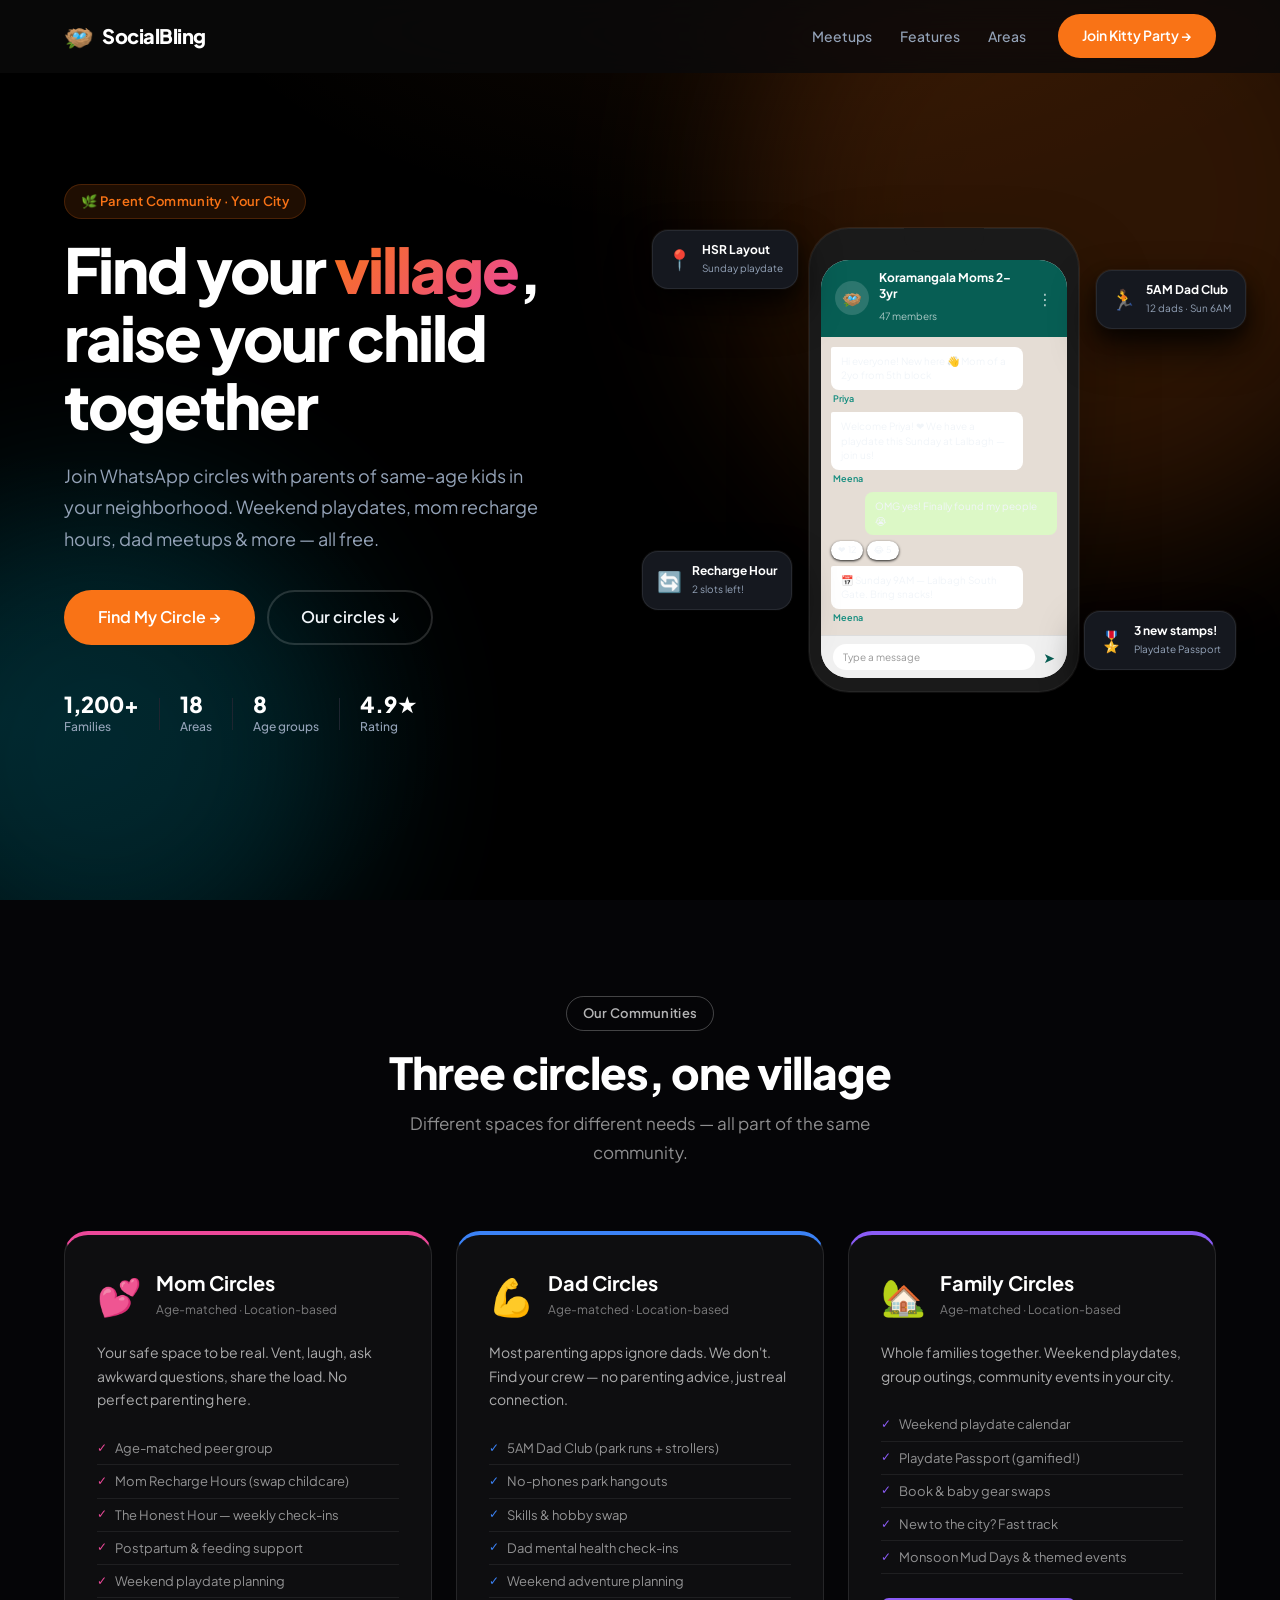
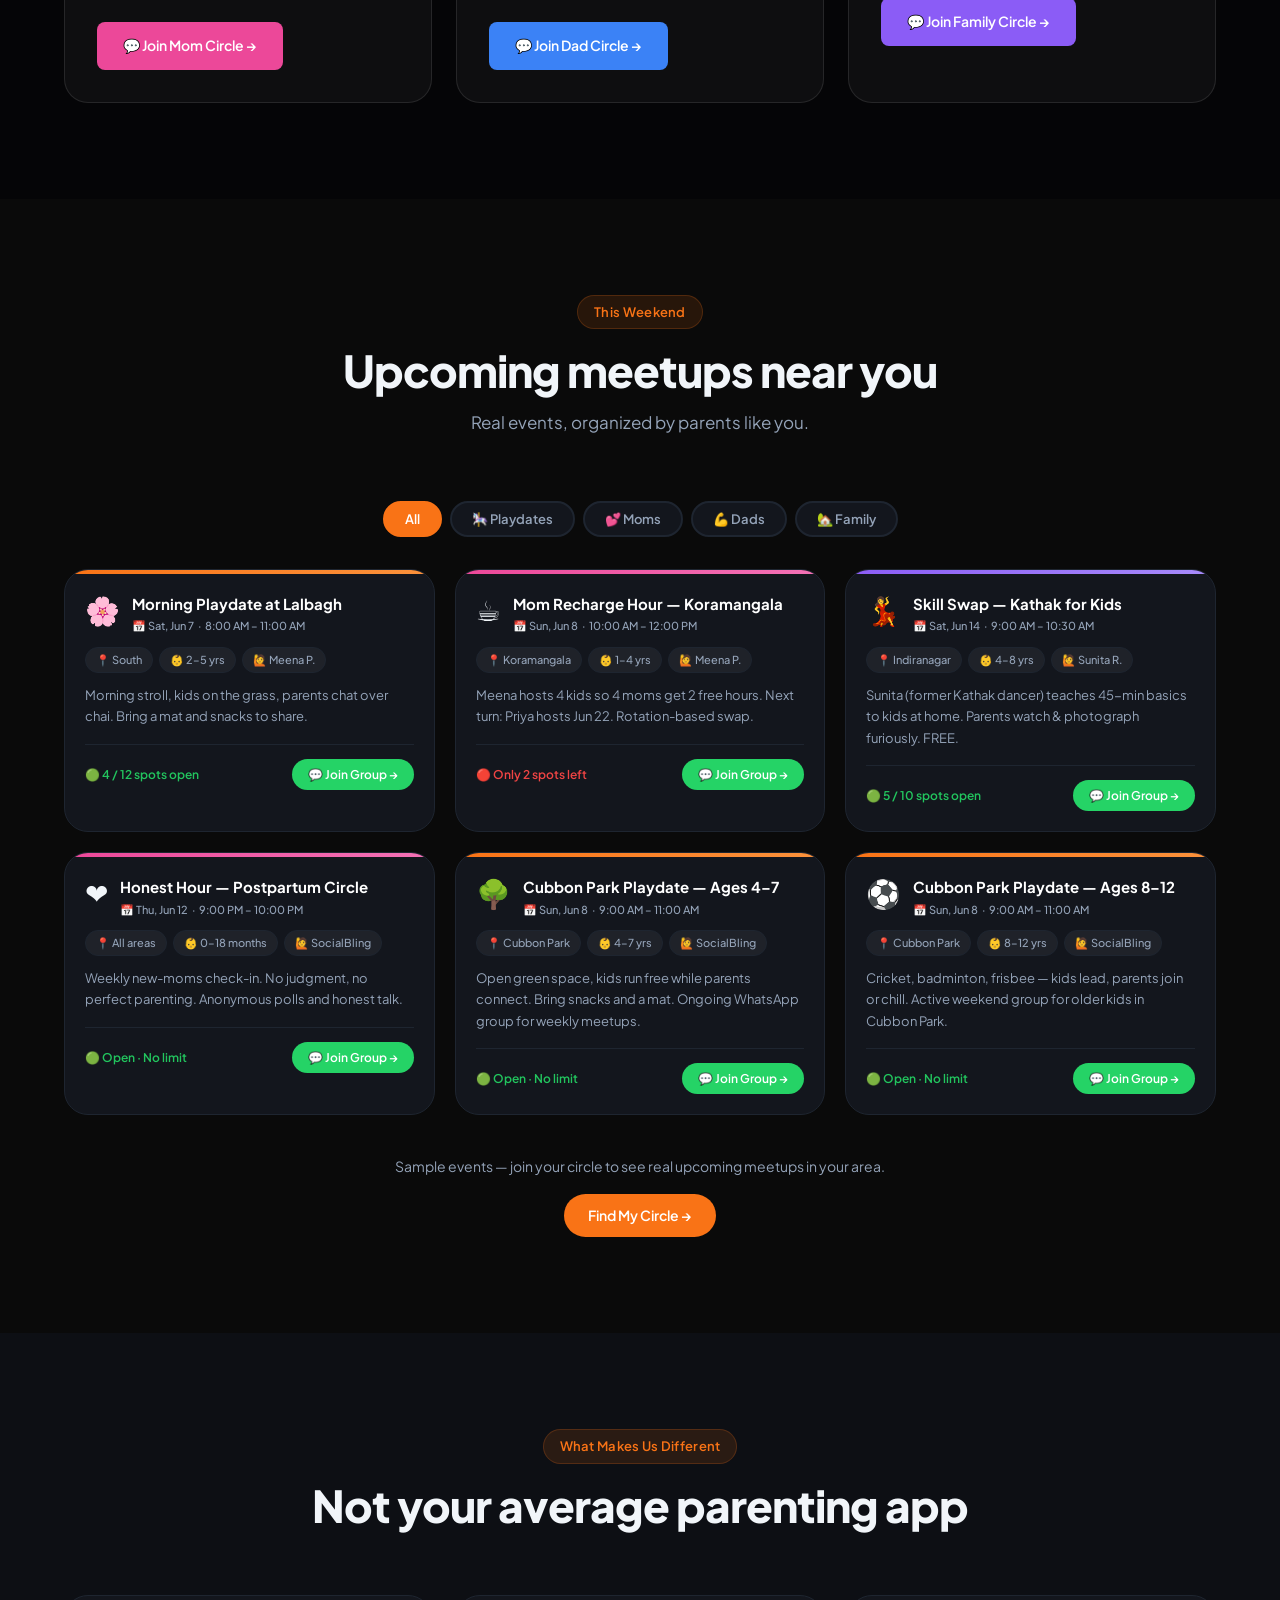
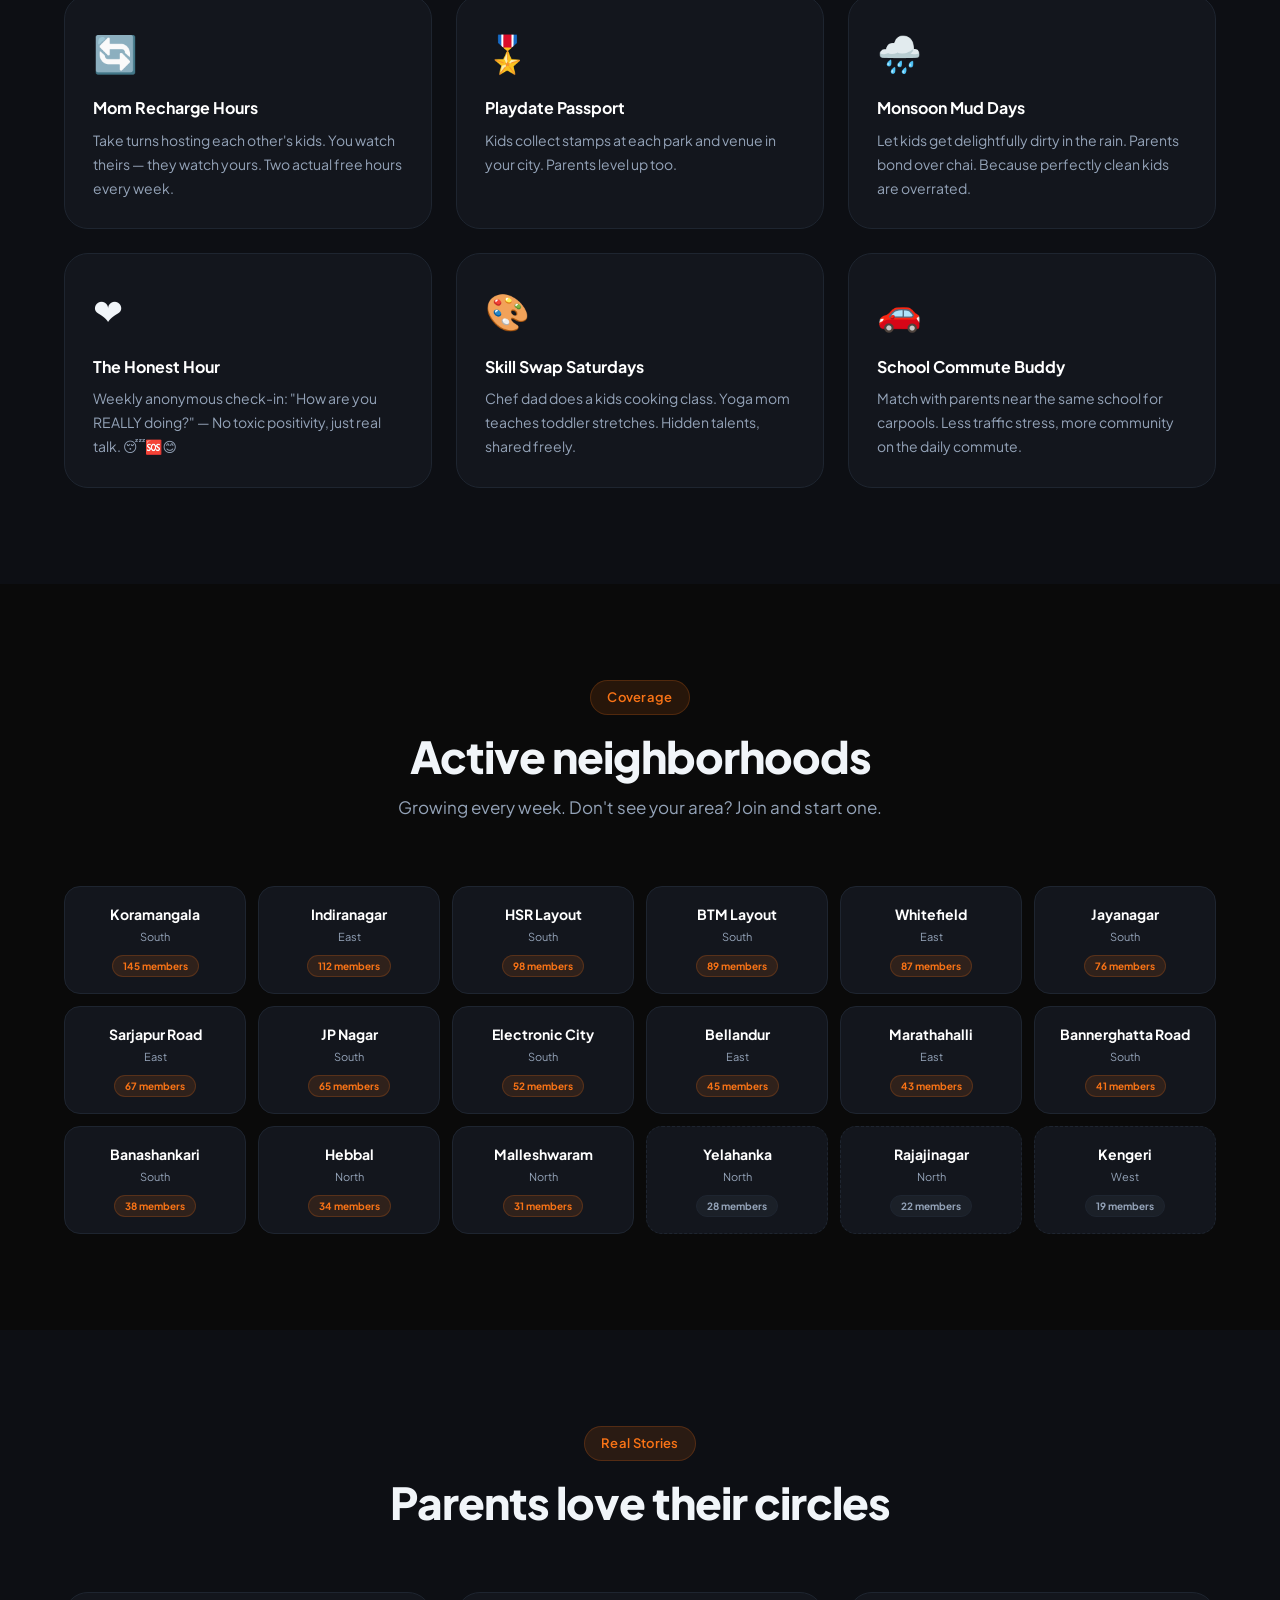
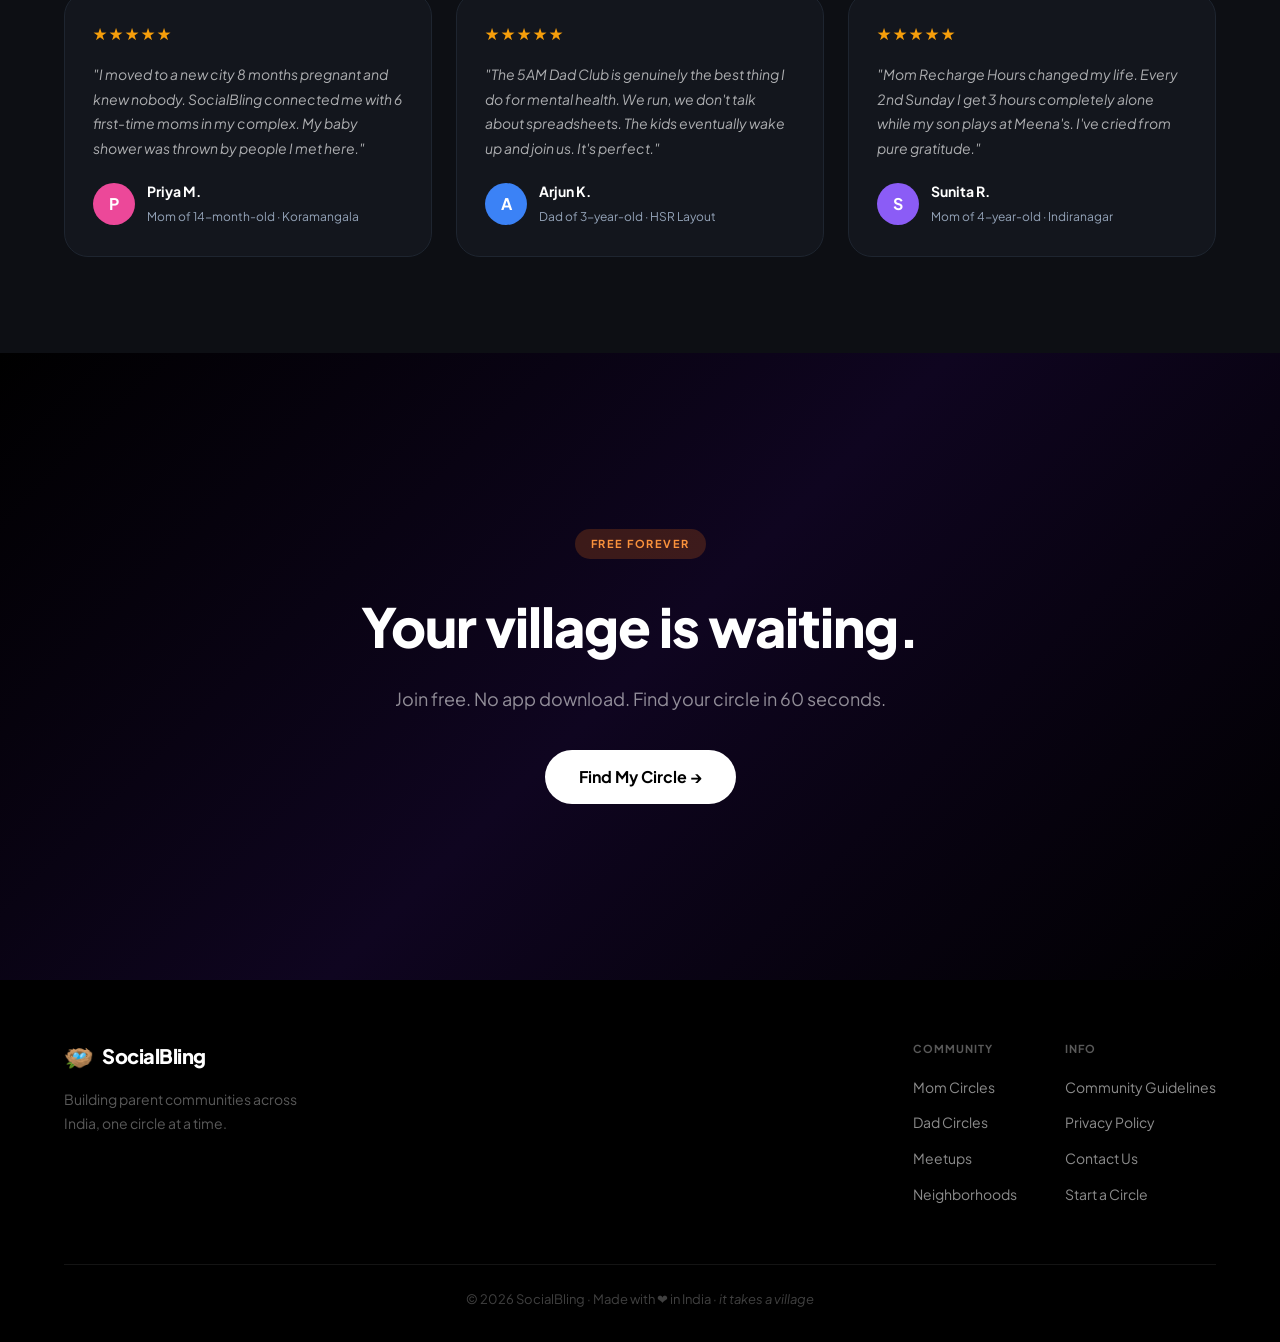
==== index.html @ 62695140 "Initial commit: SocialBling app (HTML, CSS, JS) 🌀 Magic applied with [Wibey VS Code Extension](https" ====
<!DOCTYPE html>
<html lang="en">
<head>
  <meta charset="UTF-8">
  <meta name="viewport" content="width=device-width, initial-scale=1.0">
  <title>SocialBling — Your Parent Village, Anywhere in India</title>
  <meta name="description" content="Join WhatsApp circles with parents of same-age kids near you. Weekend playdates, mom circles, dad groups & more — in your city.">
  <meta name="theme-color" content="#F97316">
  <link rel="preconnect" href="https://fonts.googleapis.com">
  <link rel="preconnect" href="https://fonts.gstatic.com" crossorigin>
  <link href="https://fonts.googleapis.com/css2?family=Plus+Jakarta+Sans:ital,wght@0,400;0,500;0,600;0,700;0,800;1,400&display=swap" rel="stylesheet">
  <link rel="stylesheet" href="style.css">
</head>
<body>

  <!-- ============ NAV ============ -->
  <nav class="nav" id="mainNav">
    <div class="container">
      <div class="nav-inner">
        <a href="#" class="logo">
          <span class="logo-mark">🪺</span>
          <span class="logo-name">SocialBling</span>
        </a>
        <ul class="nav-links" id="navLinks">
          <li><a href="#meetups">Meetups</a></li>
          <li><a href="#features">Features</a></li>
          <li><a href="#neighborhoods">Areas</a></li>
        </ul>
        <div class="nav-actions">
          <button class="btn btn-primary" onclick="openModal()">Join Kitty Party →</button>
          <button class="hamburger" id="hamburger" onclick="toggleNav()" aria-label="Menu">
            <span></span><span></span><span></span>
          </button>
        </div>
      </div>
    </div>
  </nav>

  <!-- ============ HERO ============ -->
  <section class="hero" id="hero">
    <div class="hero-blob hero-blob-1"></div>
    <div class="hero-blob hero-blob-2"></div>
    <div class="container">
      <div class="hero-inner">
        <div class="hero-content">
          <div class="badge">🌿 Parent Community · Your City</div>
          <h1>Find your <em>village</em>,<br>raise your child together</h1>
          <p class="hero-sub">Join WhatsApp circles with parents of same-age kids in your neighborhood. Weekend playdates, mom recharge hours, dad meetups &amp; more — all free.</p>
          <div class="hero-btns">
            <button class="btn btn-primary btn-lg" onclick="openModal()">Find My Circle →</button>
            <a href="#circles" class="btn btn-ghost btn-lg">Our circles ↓</a>
          </div>
          <div class="hero-stats">
            <div class="stat"><b>1,200+</b><span>Families</span></div>
            <div class="stat-sep"></div>
            <div class="stat"><b>18</b><span>Areas</span></div>
            <div class="stat-sep"></div>
            <div class="stat"><b>8</b><span>Age groups</span></div>
            <div class="stat-sep"></div>
            <div class="stat"><b>4.9★</b><span>Rating</span></div>
          </div>
        </div>
        <div class="hero-visual">
          <div class="phone-mockup">
            <div class="phone-notch"></div>
            <div class="phone-screen">
              <div class="wa-header">
                <div class="wa-avatar">🪺</div>
                <div class="wa-info">
                  <b>Koramangala Moms 2–3yr</b>
                  <span>47 members</span>
                </div>
                <div class="wa-dots">⋮</div>
              </div>
              <div class="wa-messages">
                <div class="wa-msg wa-msg-other">
                  <div class="wa-bubble">Hi everyone! New here 👋 Mom of a 2yo from 5th block</div>
                  <div class="wa-name">Priya</div>
                </div>
                <div class="wa-msg wa-msg-other">
                  <div class="wa-bubble">Welcome Priya! ❤️ We have a playdate this Sunday at Lalbagh — join us!</div>
                  <div class="wa-name">Meena</div>
                </div>
                <div class="wa-msg wa-msg-me">
                  <div class="wa-bubble">OMG yes! Finally found my people 😭</div>
                </div>
                <div class="wa-reactions">
                  <span>❤️ 12</span>
                  <span>😂 5</span>
                </div>
                <div class="wa-msg wa-msg-other">
                  <div class="wa-bubble">📅 Sunday 9AM — Lalbagh South Gate. Bring snacks!</div>
                  <div class="wa-name">Meena</div>
                </div>
              </div>
              <div class="wa-input-bar">
                <span class="wa-input-placeholder">Type a message</span>
                <span class="wa-send">➤</span>
              </div>
            </div>
          </div>
          <div class="float-card fc-1">
            <span>📍</span>
            <div><b>HSR Layout</b><small>Sunday playdate</small></div>
          </div>
          <div class="float-card fc-2">
            <span>🏃</span>
            <div><b>5AM Dad Club</b><small>12 dads · Sun 6AM</small></div>
          </div>
          <div class="float-card fc-3">
            <span>🔄</span>
            <div><b>Recharge Hour</b><small>2 slots left!</small></div>
          </div>
          <div class="float-card fc-4">
            <span>🎖️</span>
            <div><b>3 new stamps!</b><small>Playdate Passport</small></div>
          </div>
        </div>
      </div>
    </div>
  </section>

  <!-- ============ CIRCLES ============ -->
  <section class="section section-dark" id="circles">
    <div class="container">
      <div class="sec-hdr sec-hdr-light">
        <div class="badge badge-outline">Our Communities</div>
        <h2 class="light">Three circles, one village</h2>
        <p class="light">Different spaces for different needs — all part of the same community.</p>
      </div>
      <div class="circles-grid">

        <div class="circle-card reveal" style="--accent-c: var(--mom)">
          <div class="cc-top">
            <span class="cc-emoji">💕</span>
            <div>
              <h3>Mom Circles</h3>
              <small>Age-matched · Location-based</small>
            </div>
          </div>
          <p>Your safe space to be real. Vent, laugh, ask awkward questions, share the load. No perfect parenting here.</p>
          <ul class="cc-list">
            <li>Age-matched peer group</li>
            <li>Mom Recharge Hours (swap childcare)</li>
            <li>The Honest Hour — weekly check-ins</li>
            <li>Postpartum &amp; feeding support</li>
            <li>Weekend playdate planning</li>
          </ul>
          <a class="btn btn-circle btn-mom" href="https://chat.whatsapp.com/E1V1TPo2nZ6H9nJiADyTWJ" target="_blank" rel="noopener noreferrer">💬 Join Mom Circle →</a>
        </div>

        <div class="circle-card reveal" style="--accent-c: var(--dad)">
          <div class="cc-top">
            <span class="cc-emoji">💪</span>
            <div>
              <h3>Dad Circles</h3>
              <small>Age-matched · Location-based</small>
            </div>
          </div>
          <p>Most parenting apps ignore dads. We don't. Find your crew — no parenting advice, just real connection.</p>
          <ul class="cc-list">
            <li>5AM Dad Club (park runs + strollers)</li>
            <li>No-phones park hangouts</li>
            <li>Skills &amp; hobby swap</li>
            <li>Dad mental health check-ins</li>
            <li>Weekend adventure planning</li>
          </ul>
          <a class="btn btn-circle btn-dad" href="https://chat.whatsapp.com/D6AjJvSx70iKmwtJgBJ6gC" target="_blank" rel="noopener noreferrer">💬 Join Dad Circle →</a>
        </div>

        <div class="circle-card reveal" style="--accent-c: var(--family)">
          <div class="cc-top">
            <span class="cc-emoji">🏡</span>
            <div>
              <h3>Family Circles</h3>
              <small>Age-matched · Location-based</small>
            </div>
          </div>
          <p>Whole families together. Weekend playdates, group outings, community events in your city.</p>
          <ul class="cc-list">
            <li>Weekend playdate calendar</li>
            <li>Playdate Passport (gamified!)</li>
            <li>Book &amp; baby gear swaps</li>
            <li>New to the city? Fast track</li>
            <li>Monsoon Mud Days &amp; themed events</li>
          </ul>
          <a class="btn btn-circle btn-family" href="https://chat.whatsapp.com/CUIkeWndHT6JJhYKLfPqWi" target="_blank" rel="noopener noreferrer">💬 Join Family Circle →</a>
        </div>

      </div>
    </div>
  </section>

  <!-- ============ MEETUPS ============ -->
  <section class="section" id="meetups">
    <div class="container">
      <div class="sec-hdr">
        <div class="badge">This Weekend</div>
        <h2>Upcoming meetups near you</h2>
        <p>Real events, organized by parents like you.</p>
      </div>
      <div class="filter-bar">
        <button class="filter-btn active" data-filter="all" onclick="filterMeetups('all', this)">All</button>
        <button class="filter-btn" data-filter="playdate" onclick="filterMeetups('playdate', this)">🎠 Playdates</button>
        <button class="filter-btn" data-filter="mom" onclick="filterMeetups('mom', this)">💕 Moms</button>
        <button class="filter-btn" data-filter="dad" onclick="filterMeetups('dad', this)">💪 Dads</button>
        <button class="filter-btn" data-filter="family" onclick="filterMeetups('family', this)">🏡 Family</button>
      </div>
      <div class="meetups-grid" id="meetupsGrid"></div>
      <div class="meetups-footer">
        <p>Sample events — join your circle to see real upcoming meetups in your area.</p>
        <button class="btn btn-primary" onclick="openModal()">Find My Circle →</button>
      </div>
    </div>
  </section>

  <!-- ============ FEATURES ============ -->
  <section class="section section-light" id="features">
    <div class="container">
      <div class="sec-hdr">
        <div class="badge">What Makes Us Different</div>
        <h2>Not your average parenting app</h2>
      </div>
      <div class="features-grid">
        <div class="feature-card reveal">
          <div class="feat-icon">🔄</div>
          <h4>Mom Recharge Hours</h4>
          <p>Take turns hosting each other's kids. You watch theirs — they watch yours. Two actual free hours every week.</p>
        </div>
        <div class="feature-card reveal">
          <div class="feat-icon">🎖️</div>
          <h4>Playdate Passport</h4>
          <p>Kids collect stamps at each park and venue in your city. Parents level up too.</p>
        </div>
        <div class="feature-card reveal">
          <div class="feat-icon">🌧️</div>
          <h4>Monsoon Mud Days</h4>
          <p>Let kids get delightfully dirty in the rain. Parents bond over chai. Because perfectly clean kids are overrated.</p>
        </div>
        <div class="feature-card reveal">
          <div class="feat-icon">❤️</div>
          <h4>The Honest Hour</h4>
          <p>Weekly anonymous check-in: "How are you REALLY doing?" — No toxic positivity, just real talk. 😴🆘😊</p>
        </div>
        <div class="feature-card reveal">
          <div class="feat-icon">🎨</div>
          <h4>Skill Swap Saturdays</h4>
          <p>Chef dad does a kids cooking class. Yoga mom teaches toddler stretches. Hidden talents, shared freely.</p>
        </div>
        <div class="feature-card reveal">
          <div class="feat-icon">🚗</div>
          <h4>School Commute Buddy</h4>
          <p>Match with parents near the same school for carpools. Less traffic stress, more community on the daily commute.</p>
        </div>
      </div>
    </div>
  </section>

  <!-- ============ NEIGHBORHOODS ============ -->
  <section class="section" id="neighborhoods">
    <div class="container">
      <div class="sec-hdr">
        <div class="badge">Coverage</div>
        <h2>Active neighborhoods</h2>
        <p>Growing every week. Don't see your area? Join and start one.</p>
      </div>
      <div class="neighborhoods-grid" id="neighborhoodsGrid"></div>
    </div>
  </section>

  <!-- ============ TESTIMONIALS ============ -->
  <section class="section section-light" id="testimonials">
    <div class="container">
      <div class="sec-hdr">
        <div class="badge">Real Stories</div>
        <h2>Parents love their circles</h2>
      </div>
      <div class="testimonials-grid">
        <div class="testimonial reveal">
          <div class="stars">★★★★★</div>
          <p>"I moved to a new city 8 months pregnant and knew nobody. SocialBling connected me with 6 first-time moms in my complex. My baby shower was thrown by people I met here."</p>
          <div class="testi-author">
            <div class="testi-avatar" style="background: var(--mom)">P</div>
            <div>
              <b>Priya M.</b>
              <span>Mom of 14-month-old · Koramangala</span>
            </div>
          </div>
        </div>
        <div class="testimonial reveal">
          <div class="stars">★★★★★</div>
          <p>"The 5AM Dad Club is genuinely the best thing I do for mental health. We run, we don't talk about spreadsheets. The kids eventually wake up and join us. It's perfect."</p>
          <div class="testi-author">
            <div class="testi-avatar" style="background: var(--dad)">A</div>
            <div>
              <b>Arjun K.</b>
              <span>Dad of 3-year-old · HSR Layout</span>
            </div>
          </div>
        </div>
        <div class="testimonial reveal">
          <div class="stars">★★★★★</div>
          <p>"Mom Recharge Hours changed my life. Every 2nd Sunday I get 3 hours completely alone while my son plays at Meena's. I've cried from pure gratitude."</p>
          <div class="testi-author">
            <div class="testi-avatar" style="background: var(--family)">S</div>
            <div>
              <b>Sunita R.</b>
              <span>Mom of 4-year-old · Indiranagar</span>
            </div>
          </div>
        </div>
      </div>
    </div>
  </section>

  <!-- ============ CTA ============ -->
  <section class="section section-cta" id="cta">
    <div class="container">
      <div class="cta-box">
        <span class="cta-badge">Free forever</span>
        <h2>Your village is waiting.</h2>
        <p>Join free. No app download. Find your circle in 60 seconds.</p>
        <button class="btn btn-white btn-lg" onclick="openModal()">Find My Circle →</button>
      </div>
    </div>
  </section>

  <!-- ============ FOOTER ============ -->
  <footer class="footer">
    <div class="container">
      <div class="footer-inner">
        <div>
          <a href="#" class="logo">
            <span class="logo-mark">🪺</span>
            <span class="logo-name" style="color: white">SocialBling</span>
          </a>
          <p class="footer-tagline">Building parent communities across<br>India, one circle at a time.</p>
        </div>
        <div class="footer-links">
          <div>
            <h5>Community</h5>
            <ul>
              <li><a href="#circles">Mom Circles</a></li>
              <li><a href="#circles">Dad Circles</a></li>
              <li><a href="#meetups">Meetups</a></li>
              <li><a href="#neighborhoods">Neighborhoods</a></li>
            </ul>
          </div>
          <div>
            <h5>Info</h5>
            <ul>
              <li><a href="#">Community Guidelines</a></li>
              <li><a href="#">Privacy Policy</a></li>
              <li><a href="#">Contact Us</a></li>
              <li><a href="#">Start a Circle</a></li>
            </ul>
          </div>
        </div>
      </div>
      <div class="footer-bottom">
        <p>© 2026 SocialBling · Made with ❤️ in India · <em>it takes a village</em></p>
      </div>
    </div>
  </footer>

  <!-- ============ GROUPS MODAL ============ -->
  <div class="modal-overlay" id="modalOverlay" onclick="overlayClick(event)">
    <div class="modal" id="modal" role="dialog" aria-modal="true" aria-label="Join a WhatsApp Group">
      <button class="modal-close" onclick="closeModal()" aria-label="Close">&#x2715;</button>
      <div class="modal-step" id="allGroupsPanel">
        <div class="modal-hdr">
          <h3>&#x1F4AC; Join a WhatsApp Group</h3>
          <p>All our active circles &#8212; tap any to open WhatsApp directly.</p>
        </div>
        <div class="ag-filter-bar">
          <button class="ag-filter-btn active" onclick="filterGroups('all', this)">All</button>
          <button class="ag-filter-btn" onclick="filterGroups('mom', this)">&#x1F495; Moms</button>
          <button class="ag-filter-btn" onclick="filterGroups('dad', this)">&#x1F4AA; Dads</button>
          <button class="ag-filter-btn" onclick="filterGroups('family', this)">&#x1F3E1; Family</button>
          <button class="ag-filter-btn" onclick="filterGroups('playdate', this)">&#x1F3A0; Playdates</button>
        </div>
        <div id="allGroupsList"></div>
      </div>
    </div>
  </div>

  <!-- TOAST NOTIFICATION -->
  <div class="toast" id="toast" role="alert" aria-live="polite"></div>

  <script src="app.js"></script>
</body>
</html>
---- style.css ----
/* ============================================================
   SocialBling — Main Stylesheet
   ============================================================ */

/* ---------- Variables ---------- */
:root {
  --primary: #F97316;
  --primary-d: #EA580C;
  --secondary: #06B6D4;
  --mom: #EC4899;
  --dad: #3B82F6;
  --family: #8B5CF6;
  --dark: #000000;
  --dark2: #0a0a0a;
  --text: #F1F5F9;
  --muted: #94A3B8;
  --border: #1E2530;
  --bg: #0a0a0a;
  --bg-light: #111318;
  --bg-card: #13161d;
  --r: 16px;
  --r-sm: 8px;
  --r-lg: 24px;
  --shadow: 0 1px 3px rgba(0,0,0,.6), 0 1px 2px rgba(0,0,0,.4);
  --shadow-md: 0 4px 6px -1px rgba(0,0,0,.5), 0 2px 4px -1px rgba(0,0,0,.4);
  --shadow-lg: 0 10px 15px -3px rgba(0,0,0,.6), 0 4px 6px -2px rgba(0,0,0,.4);
  --shadow-xl: 0 20px 40px rgba(0,0,0,.7), 0 8px 16px rgba(0,0,0,.5);
  --t: 0.2s ease;
  --glow-primary: 0 0 24px rgba(249,115,22,0.18);
  --glow-mom: 0 0 24px rgba(236,72,153,0.18);
  --glow-dad: 0 0 24px rgba(59,130,246,0.18);
  --glow-family: 0 0 24px rgba(139,92,246,0.18);
}

/* ---------- Reset & Base ---------- */
*, *::before, *::after { box-sizing: border-box; margin: 0; padding: 0; }
html { scroll-behavior: smooth; font-size: 16px; }
body {
  font-family: 'Plus Jakarta Sans', system-ui, -apple-system, sans-serif;
  color: var(--text);
  background: var(--bg);
  line-height: 1.6;
  overflow-x: hidden;
  -webkit-font-smoothing: antialiased;
}
a { color: inherit; text-decoration: none; }
button { cursor: pointer; font-family: inherit; border: none; outline: none; }
ul { list-style: none; }
input, textarea { font-family: inherit; }

/* ---------- Container ---------- */
.container {
  max-width: 1200px;
  margin: 0 auto;
  padding: 0 24px;
}

/* ---------- Buttons ---------- */
.btn {
  display: inline-flex;
  align-items: center;
  justify-content: center;
  gap: 6px;
  padding: 10px 22px;
  border-radius: 50px;
  font-size: 14px;
  font-weight: 600;
  transition: all var(--t);
  white-space: nowrap;
  border: 2px solid transparent;
  line-height: 1.4;
}
.btn-primary {
  background: var(--primary);
  color: white;
}
.btn-primary:hover { background: var(--primary-d); transform: translateY(-2px); box-shadow: var(--shadow-lg); }
.btn-primary:active { transform: translateY(0); }
.btn-ghost {
  background: transparent;
  color: var(--text);
  border-color: rgba(255,255,255,0.15);
}
.btn-ghost:hover { background: rgba(255,255,255,0.07); border-color: rgba(255,255,255,0.3); }
.btn-white {
  background: white;
  color: var(--dark);
  font-weight: 700;
}
.btn-white:hover { transform: translateY(-2px); box-shadow: var(--shadow-xl); }
.btn-lg { padding: 14px 32px; font-size: 16px; }
.btn-full { width: 100%; }
.btn-circle { border-radius: var(--r-sm); padding: 12px 24px; }
.btn-mom { background: var(--mom); color: white; }
.btn-mom:hover { filter: brightness(1.08); transform: translateY(-1px); }
.btn-dad { background: var(--dad); color: white; }
.btn-dad:hover { filter: brightness(1.08); transform: translateY(-1px); }
.btn-family { background: var(--family); color: white; }
.btn-family:hover { filter: brightness(1.08); transform: translateY(-1px); }

/* ---------- Badge ---------- */
.badge {
  display: inline-block;
  background: rgba(249, 115, 22, 0.12);
  color: var(--primary);
  padding: 6px 16px;
  border-radius: 50px;
  font-size: 13px;
  font-weight: 600;
  margin-bottom: 16px;
  border: 1px solid rgba(249,115,22,0.2);
  letter-spacing: 0.3px;
}
.badge-outline {
  background: transparent;
  color: rgba(255,255,255,0.7);
  border: 1px solid rgba(255,255,255,0.25);
}

/* ---------- Section ---------- */
.section { padding: 96px 0; background: var(--bg); }
.section-dark { background: #050507; }
.section-light { background: #0d0f14; }
.section-cta { background: linear-gradient(135deg, #000000 0%, #0f0520 50%, #000000 100%); }

.sec-hdr { text-align: center; margin-bottom: 64px; }
.sec-hdr h2 {
  font-size: clamp(28px, 4vw, 44px);
  font-weight: 800;
  line-height: 1.15;
  letter-spacing: -1px;
  margin-bottom: 12px;
  color: var(--text);
}
.sec-hdr p { font-size: 17px; color: var(--muted); max-width: 540px; margin: 0 auto; line-height: 1.7; }
.sec-hdr-light h2, h2.light { color: white; }
.sec-hdr-light p, p.light { color: rgba(255,255,255,0.55); }

/* ---------- NAV ---------- */
.nav {
  position: fixed;
  top: 0; left: 0; right: 0;
  z-index: 100;
  background: rgba(10,10,10,0.85);
  backdrop-filter: blur(20px) saturate(180%);
  -webkit-backdrop-filter: blur(20px) saturate(180%);
  border-bottom: 1px solid transparent;
  transition: all 0.3s ease;
}
.nav.scrolled {
  border-bottom-color: var(--border);
  box-shadow: 0 1px 0 rgba(249,115,22,0.08), var(--shadow);
}
.nav-inner {
  display: flex;
  align-items: center;
  height: 72px;
  gap: 32px;
}
.logo {
  display: flex;
  align-items: center;
  gap: 8px;
  flex-shrink: 0;
}
.logo-mark { font-size: 24px; line-height: 1; }
.logo-name {
  font-size: 20px;
  font-weight: 800;
  color: white;
  letter-spacing: -0.5px;
}
.nav-links {
  display: flex;
  gap: 28px;
  margin-left: auto;
}
.nav-links a {
  font-size: 14px;
  font-weight: 500;
  color: var(--muted);
  transition: color var(--t);
  padding: 4px 0;
}
.nav-links a:hover { color: white; }
.nav-actions { display: flex; align-items: center; gap: 12px; }
.hamburger {
  display: none;
  flex-direction: column;
  gap: 5px;
  background: none;
  padding: 8px;
  border-radius: var(--r-sm);
}
.hamburger span {
  display: block;
  width: 22px;
  height: 2px;
  background: var(--text);
  border-radius: 2px;
  transition: all 0.3s;
}

/* ---------- HERO ---------- */
.hero {
  position: relative;
  min-height: 100vh;
  display: flex;
  align-items: center;
  padding: 100px 0 80px;
  overflow: hidden;
  background: radial-gradient(ellipse 80% 60% at 60% -10%, rgba(249,115,22,0.08) 0%, transparent 60%),
              radial-gradient(ellipse 60% 50% at 0% 80%, rgba(6,182,212,0.06) 0%, transparent 60%),
              #000000;
}
.hero-blob {
  position: absolute;
  border-radius: 50%;
  filter: blur(90px);
  opacity: 0.18;
  pointer-events: none;
  animation: blobPulse 8s ease-in-out infinite;
}
.hero-blob-1 { width: 700px; height: 700px; background: var(--primary); top: -150px; right: -150px; }
.hero-blob-2 { width: 500px; height: 500px; background: var(--secondary); bottom: -100px; left: -150px; animation-delay: -4s; }
@keyframes blobPulse {
  0%, 100% { transform: scale(1); }
  50% { transform: scale(1.08); }
}
.hero-inner {
  display: grid;
  grid-template-columns: 1fr 1fr;
  gap: 64px;
  align-items: center;
  position: relative;
  z-index: 1;
}
.hero-content h1 {
  font-size: clamp(38px, 5vw, 62px);
  font-weight: 800;
  line-height: 1.1;
  letter-spacing: -2px;
  margin-bottom: 20px;
  color: white;
}
.hero-content h1 em {
  font-style: normal;
  background: linear-gradient(135deg, var(--primary) 0%, var(--mom) 100%);
  -webkit-background-clip: text;
  -webkit-text-fill-color: transparent;
  background-clip: text;
}
.hero-sub {
  font-size: 18px;
  color: var(--muted);
  margin-bottom: 36px;
  max-width: 480px;
  line-height: 1.75;
}
.hero-btns {
  display: flex;
  gap: 12px;
  flex-wrap: wrap;
  margin-bottom: 48px;
}
.hero-stats {
  display: flex;
  align-items: center;
  gap: 20px;
  flex-wrap: wrap;
}
.stat { display: flex; flex-direction: column; gap: 2px; }
.stat b { font-size: 22px; font-weight: 800; color: white; line-height: 1; }
.stat span { font-size: 12px; color: var(--muted); font-weight: 500; }
.stat-sep { width: 1px; height: 32px; background: var(--border); flex-shrink: 0; }

/* Phone Mockup */
.hero-visual {
  position: relative;
  display: flex;
  justify-content: center;
  align-items: center;
  height: 560px;
}
.phone-mockup {
  width: 270px;
  background: #1a1a1a;
  border-radius: 40px;
  padding: 14px 12px;
  box-shadow:
    0 40px 80px rgba(0,0,0,0.3),
    0 0 0 1px rgba(255,255,255,0.08),
    inset 0 0 0 1px rgba(255,255,255,0.05);
  position: relative;
  z-index: 2;
}
.phone-notch {
  width: 80px;
  height: 24px;
  background: #1a1a1a;
  border-radius: 0 0 16px 16px;
  margin: -14px auto 8px;
  position: relative;
  z-index: 5;
}
.phone-screen {
  background: #f0f0f0;
  border-radius: 28px;
  overflow: hidden;
  display: flex;
  flex-direction: column;
}
.wa-header {
  background: #075E54;
  padding: 10px 14px;
  display: flex;
  align-items: center;
  gap: 10px;
}
.wa-avatar {
  width: 34px; height: 34px;
  background: rgba(255,255,255,0.15);
  border-radius: 50%;
  display: flex;
  align-items: center;
  justify-content: center;
  font-size: 16px;
  flex-shrink: 0;
}
.wa-info { flex: 1; }
.wa-info b { display: block; font-size: 12px; font-weight: 700; color: white; line-height: 1.3; }
.wa-info span { font-size: 10px; color: rgba(255,255,255,0.65); }
.wa-dots { color: rgba(255,255,255,0.7); font-size: 16px; }
.wa-messages {
  padding: 10px;
  display: flex;
  flex-direction: column;
  gap: 6px;
  background: #e5ddd5 url("data:image/svg+xml,%3Csvg width='100' height='100' xmlns='http://www.w3.org/2000/svg'%3E%3C/svg%3E");
  min-height: 220px;
}
.wa-msg { display: flex; flex-direction: column; max-width: 85%; }
.wa-msg-other { align-self: flex-start; }
.wa-msg-me { align-self: flex-end; }
.wa-bubble {
  padding: 7px 10px;
  border-radius: 8px;
  font-size: 10px;
  line-height: 1.45;
  position: relative;
}
.wa-msg-other .wa-bubble { background: white; border-top-left-radius: 2px; }
.wa-msg-me .wa-bubble { background: #DCF8C6; border-top-right-radius: 2px; }
.wa-name { font-size: 9px; color: #128C7E; font-weight: 600; margin-top: 2px; padding-left: 2px; }
.wa-reactions {
  display: flex;
  gap: 4px;
  align-self: flex-start;
}
.wa-reactions span {
  background: white;
  padding: 2px 7px;
  border-radius: 50px;
  font-size: 9px;
  box-shadow: var(--shadow);
}
.wa-input-bar {
  background: #f0f0f0;
  padding: 8px 12px;
  display: flex;
  align-items: center;
  justify-content: space-between;
  gap: 8px;
  border-top: 1px solid #ddd;
}
.wa-input-placeholder {
  flex: 1;
  font-size: 10px;
  color: #999;
  background: white;
  padding: 5px 10px;
  border-radius: 20px;
}
.wa-send { color: #075E54; font-size: 14px; }

/* Floating Cards */
.float-card {
  position: absolute;
  background: #15181f;
  border-radius: var(--r);
  padding: 11px 14px;
  display: flex;
  align-items: center;
  gap: 10px;
  box-shadow: var(--shadow-xl), 0 0 0 1px rgba(255,255,255,0.06);
  font-size: 12px;
  z-index: 3;
  white-space: nowrap;
  border: 1px solid rgba(255,255,255,0.08);
}
.float-card > span { font-size: 20px; flex-shrink: 0; }
.float-card b { display: block; font-size: 12px; font-weight: 700; line-height: 1.3; color: white; }
.float-card small { font-size: 10px; color: var(--muted); }
.fc-1 { top: 50px; left: -20px; animation: float1 4s ease-in-out infinite; }
.fc-2 { top: 90px; right: -30px; animation: float2 4.5s ease-in-out infinite; }
.fc-3 { bottom: 130px; left: -30px; animation: float1 5s ease-in-out infinite 0.5s; }
.fc-4 { bottom: 70px; right: -20px; animation: float2 3.8s ease-in-out infinite 1s; }
@keyframes float1 {
  0%, 100% { transform: translateY(0px); }
  50% { transform: translateY(-10px); }
}
@keyframes float2 {
  0%, 100% { transform: translateY(0px); }
  50% { transform: translateY(8px); }
}

/* ---------- HOW IT WORKS ---------- */
.steps {
  display: flex;
  align-items: flex-start;
  gap: 16px;
}
.step {
  flex: 1;
  text-align: center;
  padding: 36px 24px;
  border-radius: var(--r-lg);
  background: var(--bg-card);
  border: 1px solid var(--border);
  transition: all 0.3s;
}
.step:hover { transform: translateY(-6px); box-shadow: var(--shadow-xl), var(--glow-primary); border-color: rgba(249,115,22,0.25); }
.step-num {
  font-size: 52px;
  font-weight: 800;
  color: rgba(249,115,22,0.12);
  line-height: 1;
  margin-bottom: 8px;
}
.step-icon { font-size: 40px; margin-bottom: 16px; }
.step h3 { font-size: 18px; font-weight: 700; margin-bottom: 10px; color: white; }
.step p { color: var(--muted); font-size: 14px; line-height: 1.7; }
.step-arrow {
  font-size: 28px;
  color: var(--border);
  padding-top: 72px;
  flex-shrink: 0;
}

/* ---------- CIRCLES ---------- */
.circles-grid {
  display: grid;
  grid-template-columns: repeat(3, 1fr);
  gap: 24px;
}
.circle-card {
  background: rgba(255,255,255,0.04);
  border: 1px solid rgba(255,255,255,0.1);
  border-radius: var(--r-lg);
  padding: 32px;
  transition: all 0.3s;
  border-top: 4px solid var(--accent-c, var(--primary));
}
.circle-card:hover { background: rgba(255,255,255,0.08); transform: translateY(-4px); }
.cc-top {
  display: flex;
  align-items: center;
  gap: 14px;
  margin-bottom: 16px;
}
.cc-emoji { font-size: 36px; flex-shrink: 0; }
.cc-top h3 { color: white; font-size: 20px; font-weight: 700; line-height: 1.2; }
.cc-top small { color: rgba(255,255,255,0.45); font-size: 12px; }
.circle-card > p {
  color: rgba(255,255,255,0.65);
  margin-bottom: 20px;
  font-size: 14px;
  line-height: 1.7;
}
.cc-list { margin-bottom: 24px; }
.cc-list li {
  color: rgba(255,255,255,0.55);
  font-size: 13px;
  padding: 7px 0;
  border-bottom: 1px solid rgba(255,255,255,0.07);
  display: flex;
  align-items: center;
  gap: 8px;
  line-height: 1.4;
}
.cc-list li::before {
  content: '✓';
  color: var(--accent-c, var(--primary));
  font-weight: 700;
  flex-shrink: 0;
  font-size: 12px;
}

/* ---------- MEETUPS ---------- */
.filter-bar {
  display: flex;
  gap: 8px;
  flex-wrap: wrap;
  margin-bottom: 32px;
  justify-content: center;
}
.filter-btn {
  background: var(--bg-card);
  border: 2px solid var(--border);
  border-radius: 50px;
  padding: 8px 20px;
  font-size: 13px;
  font-weight: 600;
  color: var(--muted);
  transition: all var(--t);
}
.filter-btn.active, .filter-btn:hover {
  background: var(--primary);
  border-color: var(--primary);
  color: white;
}
.meetups-grid {
  display: grid;
  grid-template-columns: repeat(auto-fill, minmax(320px, 1fr));
  gap: 20px;
  margin-bottom: 40px;
  min-height: 100px;
}
.meetup-card {
  background: var(--bg-card);
  border-radius: var(--r-lg);
  border: 1px solid var(--border);
  overflow: hidden;
  transition: all 0.3s;
}
.meetup-card:hover { transform: translateY(-6px); box-shadow: var(--shadow-xl), 0 0 30px rgba(249,115,22,0.08); border-color: rgba(249,115,22,0.2); }
.meetup-accent { height: 4px; }
.meetup-accent.playdate { background: linear-gradient(90deg, var(--primary), #fb923c); }
.meetup-accent.mom { background: linear-gradient(90deg, var(--mom), #f472b6); }
.meetup-accent.dad { background: linear-gradient(90deg, var(--dad), #60a5fa); }
.meetup-accent.family { background: linear-gradient(90deg, var(--family), #a78bfa); }
.meetup-body { padding: 20px; }
.meetup-header {
  display: flex;
  align-items: flex-start;
  gap: 12px;
  margin-bottom: 12px;
}
.meetup-emoji { font-size: 28px; line-height: 1; padding-top: 2px; }
.meetup-title { font-size: 15px; font-weight: 700; margin-bottom: 4px; line-height: 1.3; color: white; }
.meetup-date { font-size: 11px; color: var(--muted); font-weight: 500; }
.meetup-meta {
  display: flex;
  flex-wrap: wrap;
  gap: 6px;
  margin-bottom: 12px;
}
.meta-tag {
  background: rgba(255,255,255,0.05);
  border: 1px solid var(--border);
  border-radius: 50px;
  padding: 3px 10px;
  font-size: 11px;
  font-weight: 500;
  color: var(--muted);
}
.meetup-desc {
  font-size: 13px;
  color: var(--muted);
  line-height: 1.65;
  margin-bottom: 16px;
}
.meetup-footer {
  display: flex;
  justify-content: space-between;
  align-items: center;
  border-top: 1px solid var(--border);
  padding-top: 14px;
  gap: 12px;
  background: var(--bg-card);
}
.meetup-spots { font-size: 12px; font-weight: 600; }
.spots-full { color: var(--muted); }
.spots-few { color: #EF4444; }
.spots-open { color: #22C55E; }
.meetup-rsvp {
  background: var(--primary);
  color: white;
  border: none;
  border-radius: 50px;
  padding: 6px 16px;
  font-size: 12px;
  font-weight: 600;
  cursor: pointer;
  transition: all var(--t);
  flex-shrink: 0;
}
.meetup-rsvp:hover { filter: brightness(1.1); transform: scale(1.03); }
.meetup-rsvp.rsvp-done { background: #10B981; cursor: default; transform: none; }
.meetup-rsvp.rsvp-full { background: rgba(255,255,255,0.05); color: var(--muted); cursor: default; border: 1px solid var(--border); }
.meetup-rsvp.wa-live-btn {
  background: #25D366;
  text-decoration: none;
  display: inline-flex;
  align-items: center;
  gap: 4px;
}
.meetup-rsvp.wa-live-btn:hover { background: #20bb5a; transform: scale(1.03); }
.meetups-footer { text-align: center; }
.meetups-footer p { color: var(--muted); margin-bottom: 16px; font-size: 14px; }

/* ---------- FEATURES ---------- */
.features-grid {
  display: grid;
  grid-template-columns: repeat(3, 1fr);
  gap: 24px;
}
.feature-card {
  padding: 28px;
  border-radius: var(--r-lg);
  border: 1px solid var(--border);
  background: var(--bg-card);
  transition: all 0.3s;
  position: relative;
  overflow: hidden;
}
.feature-card::before {
  content: '';
  position: absolute;
  inset: 0;
  background: linear-gradient(135deg, rgba(249,115,22,0.04) 0%, transparent 60%);
  opacity: 0;
  transition: opacity 0.3s;
}
.feature-card:hover { transform: translateY(-5px); box-shadow: var(--shadow-xl), var(--glow-primary); border-color: rgba(249,115,22,0.25); }
.feature-card:hover::before { opacity: 1; }
.feat-icon { font-size: 36px; margin-bottom: 14px; }
.feature-card h4 { font-size: 16px; font-weight: 700; margin-bottom: 8px; color: white; }
.feature-card p { font-size: 14px; color: var(--muted); line-height: 1.7; }

/* ---------- NEIGHBORHOODS ---------- */
.neighborhoods-grid {
  display: grid;
  grid-template-columns: repeat(auto-fill, minmax(170px, 1fr));
  gap: 12px;
}
.hood-card {
  background: var(--bg-card);
  border: 1px solid var(--border);
  border-radius: var(--r);
  padding: 16px;
  transition: all 0.25s;
  cursor: pointer;
  text-align: center;
}
.hood-card:hover { border-color: var(--primary); transform: translateY(-3px); box-shadow: var(--shadow-md), var(--glow-primary); }
.hood-name { font-size: 14px; font-weight: 700; margin-bottom: 2px; color: white; }
.hood-zone { font-size: 11px; color: var(--muted); margin-bottom: 6px; }
.hood-badge {
  display: inline-block;
  background: rgba(249, 115, 22, 0.12);
  color: var(--primary);
  padding: 2px 10px;
  border-radius: 50px;
  font-size: 10px;
  font-weight: 700;
  border: 1px solid rgba(249,115,22,0.2);
}
.hood-card.hood-new .hood-badge { background: rgba(100,116,139,0.1); color: var(--muted); border-color: var(--border); }
.hood-card.hood-new { border-style: dashed; }

/* ---------- TESTIMONIALS ---------- */
.testimonials-grid {
  display: grid;
  grid-template-columns: repeat(3, 1fr);
  gap: 24px;
}
.testimonial {
  background: var(--bg-card);
  border-radius: var(--r-lg);
  padding: 28px;
  border: 1px solid var(--border);
  transition: all 0.3s;
}
.testimonial:hover { box-shadow: var(--shadow-lg), var(--glow-primary); transform: translateY(-4px); border-color: rgba(249,115,22,0.2); }
.stars { color: #F59E0B; font-size: 16px; margin-bottom: 16px; letter-spacing: 2px; }
.testimonial p {
  font-size: 14px;
  line-height: 1.75;
  color: rgba(255,255,255,0.65);
  margin-bottom: 20px;
  font-style: italic;
}
.testi-author { display: flex; align-items: center; gap: 12px; }
.testi-avatar {
  width: 42px; height: 42px;
  border-radius: 50%;
  display: flex;
  align-items: center;
  justify-content: center;
  color: white;
  font-weight: 700;
  font-size: 16px;
  flex-shrink: 0;
}
.testi-author b { display: block; font-size: 14px; color: white; }
.testi-author span { font-size: 12px; color: var(--muted); }

/* ---------- CTA ---------- */
.cta-box {
  text-align: center;
  padding: 80px 40px;
}
.cta-badge {
  display: inline-block;
  background: rgba(249, 115, 22, 0.2);
  color: #fb923c;
  padding: 6px 16px;
  border-radius: 50px;
  font-size: 11px;
  font-weight: 700;
  letter-spacing: 1.5px;
  text-transform: uppercase;
  margin-bottom: 24px;
}
.cta-box h2 {
  font-size: clamp(32px, 5vw, 54px);
  font-weight: 800;
  color: white;
  margin-bottom: 16px;
  letter-spacing: -1px;
}
.cta-box p {
  font-size: 18px;
  color: rgba(255,255,255,0.55);
  margin-bottom: 36px;
}

/* ---------- FOOTER ---------- */
.footer {
  background: var(--dark);
  padding: 60px 0 32px;
}
.footer-inner {
  display: flex;
  justify-content: space-between;
  gap: 48px;
  margin-bottom: 48px;
  flex-wrap: wrap;
}
.footer-tagline {
  font-size: 14px;
  color: rgba(255,255,255,0.35);
  margin-top: 16px;
  line-height: 1.7;
}
.footer-links { display: flex; gap: 48px; }
.footer-links h5 {
  font-size: 11px;
  text-transform: uppercase;
  letter-spacing: 1px;
  color: rgba(255,255,255,0.35);
  margin-bottom: 16px;
}
.footer-links ul { }
.footer-links li { margin-bottom: 10px; }
.footer-links a {
  color: rgba(255,255,255,0.55);
  font-size: 14px;
  transition: color var(--t);
}
.footer-links a:hover { color: white; }
.footer-bottom {
  border-top: 1px solid rgba(255,255,255,0.08);
  padding-top: 24px;
  text-align: center;
}
.footer-bottom p { font-size: 13px; color: rgba(255,255,255,0.25); }

/* ---------- MODAL ---------- */
.modal-overlay {
  position: fixed;
  inset: 0;
  background: rgba(0,0,0,0.85);
  backdrop-filter: blur(12px);
  -webkit-backdrop-filter: blur(12px);
  z-index: 200;
  display: none;
  align-items: center;
  justify-content: center;
  padding: 24px;
}
.modal-overlay.open { display: flex; }
.modal {
  background: #111318;
  border: 1px solid var(--border);
  border-radius: var(--r-lg);
  width: 100%;
  max-width: 520px;
  max-height: 90vh;
  overflow-y: auto;
  position: relative;
  box-shadow: var(--shadow-xl), 0 0 60px rgba(249,115,22,0.08);
  animation: modalIn 0.35s cubic-bezier(0.34, 1.56, 0.64, 1);
  scroll-behavior: smooth;
}
@keyframes modalIn {
  from { opacity: 0; transform: scale(0.92) translateY(24px); }
  to { opacity: 1; transform: scale(1) translateY(0); }
}
.modal-progress {
  height: 4px;
  background: rgba(255,255,255,0.06);
  position: sticky;
  top: 0;
  z-index: 10;
}
.progress-bar {
  height: 100%;
  background: linear-gradient(90deg, var(--primary), var(--mom));
  transition: width 0.4s cubic-bezier(0.4, 0, 0.2, 1);
  width: 0%;
}
.modal-close {
  position: absolute;
  top: 16px;
  right: 16px;
  background: rgba(255,255,255,0.07);
  width: 32px; height: 32px;
  border-radius: 50%;
  font-size: 13px;
  color: var(--muted);
  cursor: pointer;
  display: flex;
  align-items: center;
  justify-content: center;
  z-index: 11;
  transition: all var(--t);
  border: 1px solid var(--border);
}
.modal-close:hover { background: rgba(255,255,255,0.12); color: white; }
.modal-step { padding: 32px; }
.modal-step.hidden { display: none; }
.modal-hdr { margin-bottom: 24px; padding-right: 40px; }
.step-label {
  display: block;
  font-size: 11px;
  font-weight: 700;
  color: var(--muted);
  text-transform: uppercase;
  letter-spacing: 1px;
  margin-bottom: 6px;
}
.modal-hdr h3 {
  font-size: 22px;
  font-weight: 800;
  margin-bottom: 6px;
  line-height: 1.3;
  letter-spacing: -0.5px;
  color: white;
}
.modal-hdr p { font-size: 14px; color: var(--muted); }

/* Type Grid */
.type-grid {
  display: grid;
  grid-template-columns: repeat(3, 1fr);
  gap: 10px;
  margin-bottom: 20px;
}
.type-card {
  border: 2px solid var(--border);
  border-radius: var(--r);
  padding: 20px 12px;
  text-align: center;
  cursor: pointer;
  transition: all var(--t);
  background: rgba(255,255,255,0.02);
}
.type-card:hover { border-color: var(--primary); background: rgba(249,115,22,0.06); }
.type-card.selected { border-color: var(--primary); background: rgba(249,115,22,0.08); box-shadow: var(--glow-primary); }
.type-card > span { font-size: 32px; display: block; margin-bottom: 8px; }
.type-card b { display: block; font-size: 13px; font-weight: 700; margin-bottom: 4px; color: white; }
.type-card small { font-size: 11px; color: var(--muted); }

/* Age Grid */
.age-grid {
  display: grid;
  grid-template-columns: repeat(2, 1fr);
  gap: 8px;
  margin-bottom: 20px;
  max-height: 320px;
  overflow-y: auto;
}
.age-card {
  border: 2px solid var(--border);
  border-radius: var(--r-sm);
  padding: 12px;
  cursor: pointer;
  transition: all var(--t);
  display: flex;
  align-items: center;
  gap: 10px;
  background: rgba(255,255,255,0.02);
}
.age-card:hover { border-color: var(--primary); background: rgba(249,115,22,0.05); }
.age-card.selected { border-color: var(--primary); background: rgba(249,115,22,0.08); box-shadow: var(--glow-primary); }
.age-card > span { font-size: 22px; flex-shrink: 0; }
.age-card b { display: block; font-size: 12px; font-weight: 700; line-height: 1.3; color: white; }
.age-card small { font-size: 10px; color: var(--muted); display: block; }

/* Area Grid */
.search-input {
  width: 100%;
  padding: 10px 14px;
  border: 2px solid var(--border);
  border-radius: var(--r-sm);
  font-size: 14px;
  margin-bottom: 12px;
  transition: border-color var(--t);
  background: rgba(255,255,255,0.04);
  color: white;
}
.search-input::placeholder { color: var(--muted); }
.search-input:focus { outline: none; border-color: var(--primary); background: rgba(249,115,22,0.05); }
.area-grid {
  display: grid;
  grid-template-columns: repeat(2, 1fr);
  gap: 7px;
  margin-bottom: 20px;
  max-height: 240px;
  overflow-y: auto;
}
.area-chip {
  border: 2px solid var(--border);
  border-radius: var(--r-sm);
  padding: 10px 12px;
  cursor: pointer;
  transition: all var(--t);
  display: flex;
  justify-content: space-between;
  align-items: center;
  gap: 8px;
  background: rgba(255,255,255,0.02);
}
.area-chip:hover { border-color: var(--primary); background: rgba(249,115,22,0.05); }
.area-chip.selected { border-color: var(--primary); background: rgba(249,115,22,0.08); box-shadow: var(--glow-primary); }
.area-chip span { font-size: 13px; font-weight: 600; color: white; }
.area-chip small { font-size: 10px; color: var(--muted); white-space: nowrap; }

/* Form */
.form-fields { margin-bottom: 20px; }
.field { margin-bottom: 16px; }
.field label { display: block; font-size: 13px; font-weight: 600; margin-bottom: 6px; color: rgba(255,255,255,0.8); }
.field input {
  width: 100%;
  padding: 10px 14px;
  border: 2px solid var(--border);
  border-radius: var(--r-sm);
  font-size: 14px;
  transition: border-color var(--t);
  background: rgba(255,255,255,0.04);
  color: white;
}
.field input::placeholder { color: var(--muted); }
.field input:focus { outline: none; border-color: var(--primary); background: rgba(249,115,22,0.05); }
.opt { color: var(--muted); font-weight: 400; }
.phone-wrap {
  display: flex;
  align-items: stretch;
  border: 2px solid var(--border);
  border-radius: var(--r-sm);
  overflow: hidden;
  transition: border-color var(--t);
  background: rgba(255,255,255,0.04);
}
.phone-wrap:focus-within { border-color: var(--primary); background: rgba(249,115,22,0.05); }
.phone-pre {
  background: rgba(255,255,255,0.06);
  padding: 10px 12px;
  font-size: 13px;
  font-weight: 600;
  border-right: 2px solid var(--border);
  white-space: nowrap;
  display: flex;
  align-items: center;
  flex-shrink: 0;
  color: var(--muted);
}
.phone-wrap input {
  border: none !important;
  border-radius: 0;
  flex: 1;
  background: transparent;
  padding: 10px 12px;
}
.phone-wrap input:focus { outline: none; border-color: transparent !important; }
.checkbox-label {
  display: flex;
  align-items: flex-start;
  gap: 10px;
  cursor: pointer;
  font-size: 13px;
  color: var(--muted);
  line-height: 1.5;
}
.checkbox-label input { margin-top: 3px; flex-shrink: 0; accent-color: var(--primary); }
.checkbox-label a { color: var(--primary); }
.modal-footer-btns {
  display: flex;
  gap: 12px;
  justify-content: flex-end;
}

/* Success Screen */
.success-screen { text-align: center; }
.success-anim {
  font-size: 60px;
  margin-bottom: 16px;
  display: block;
  animation: successBounce 0.7s cubic-bezier(0.34, 1.56, 0.64, 1);
}
@keyframes successBounce {
  0% { transform: scale(0) rotate(-10deg); }
  70% { transform: scale(1.15) rotate(5deg); }
  100% { transform: scale(1) rotate(0); }
}
.success-screen h3 { font-size: 26px; font-weight: 800; margin-bottom: 8px; letter-spacing: -0.5px; color: white; }
.success-screen > p { color: var(--muted); margin-bottom: 20px; font-size: 15px; }
#groupsList { text-align: left; margin-bottom: 24px; }
.group-item {
  border: 1px solid var(--border);
  border-radius: var(--r);
  padding: 14px 16px;
  margin-bottom: 10px;
  display: flex;
  justify-content: space-between;
  align-items: center;
  gap: 12px;
  transition: all var(--t);
  background: rgba(255,255,255,0.03);
}
.group-item:hover { box-shadow: var(--shadow-md); border-color: rgba(255,255,255,0.15); }
.group-info { display: flex; align-items: center; gap: 10px; min-width: 0; }
.group-emoji { font-size: 24px; flex-shrink: 0; }
.group-name { font-size: 13px; font-weight: 700; margin-bottom: 2px; color: white; }
.group-members { font-size: 11px; color: var(--muted); }
.wa-join-btn {
  background: #25D366;
  color: white;
  border: none;
  border-radius: 50px;
  padding: 8px 16px;
  font-size: 12px;
  font-weight: 700;
  cursor: pointer;
  flex-shrink: 0;
  transition: all var(--t);
}
.wa-join-btn:hover { filter: brightness(1.1); transform: scale(1.03); }
.wa-join-btn.joined { background: #10B981; }
.success-tips {
  text-align: left;
  background: rgba(255,255,255,0.04);
  border: 1px solid var(--border);
  border-radius: var(--r);
  padding: 18px 20px;
  margin-bottom: 20px;
}
.success-tips h4 { font-size: 13px; font-weight: 700; margin-bottom: 10px; color: white; }
.success-tips ul { display: flex; flex-direction: column; gap: 6px; }
.success-tips li { font-size: 13px; color: var(--muted); }

/* ---------- ALL GROUPS PANEL ---------- */
.ag-filter-bar {
  display: flex;
  gap: 6px;
  flex-wrap: wrap;
  margin-bottom: 16px;
}
.ag-filter-btn {
  background: rgba(255,255,255,0.04);
  border: 1px solid var(--border);
  border-radius: 50px;
  padding: 6px 16px;
  font-size: 12px;
  font-weight: 600;
  color: var(--muted);
  cursor: pointer;
  transition: all var(--t);
  font-family: inherit;
}
.ag-filter-btn.active,
.ag-filter-btn:hover {
  background: var(--primary);
  border-color: var(--primary);
  color: white;
}
#allGroupsList { display: flex; flex-direction: column; gap: 8px; }
.ag-item {
  display: flex;
  align-items: center;
  gap: 12px;
  padding: 14px 16px;
  background: rgba(255,255,255,0.03);
  border: 1px solid var(--border);
  border-radius: var(--r);
  text-decoration: none;
  color: inherit;
  transition: all var(--t);
}
.ag-item:hover {
  border-color: #25D366;
  background: rgba(37,211,102,0.06);
  transform: translateX(4px);
}
.ag-emoji { font-size: 26px; flex-shrink: 0; }
.ag-info { flex: 1; min-width: 0; }
.ag-name { font-size: 13px; font-weight: 700; color: white; margin-bottom: 2px; }
.ag-desc { font-size: 11px; color: var(--muted); }
.ag-arrow { font-size: 18px; flex-shrink: 0; opacity: 0.6; }
.ag-item:hover .ag-arrow { opacity: 1; }

/* ---------- TOAST ---------- */
.toast {
  position: fixed;
  bottom: 24px;
  right: 24px;
  background: var(--dark2);
  color: white;
  padding: 12px 20px;
  border-radius: var(--r);
  font-size: 13px;
  font-weight: 500;
  box-shadow: var(--shadow-xl);
  z-index: 400;
  transform: translateY(80px);
  opacity: 0;
  transition: all 0.35s cubic-bezier(0.34, 1.56, 0.64, 1);
  max-width: 320px;
}
.toast.show { transform: translateY(0); opacity: 1; }

/* ---------- REVEAL ANIMATIONS ---------- */
/* Base: fade up */
.reveal {
  opacity: 0;
  transform: translateY(40px);
  transition: opacity 0.7s cubic-bezier(0.22, 1, 0.36, 1),
              transform 0.7s cubic-bezier(0.22, 1, 0.36, 1);
}
.reveal.visible { opacity: 1; transform: translateY(0); }

/* Slide from left */
.reveal-left {
  opacity: 0;
  transform: translateX(-48px);
  transition: opacity 0.7s cubic-bezier(0.22, 1, 0.36, 1),
              transform 0.7s cubic-bezier(0.22, 1, 0.36, 1);
}
.reveal-left.visible { opacity: 1; transform: translateX(0); }

/* Slide from right */
.reveal-right {
  opacity: 0;
  transform: translateX(48px);
  transition: opacity 0.7s cubic-bezier(0.22, 1, 0.36, 1),
              transform 0.7s cubic-bezier(0.22, 1, 0.36, 1);
}
.reveal-right.visible { opacity: 1; transform: translateX(0); }

/* Scale in */
.reveal-scale {
  opacity: 0;
  transform: scale(0.88);
  transition: opacity 0.6s cubic-bezier(0.22, 1, 0.36, 1),
              transform 0.6s cubic-bezier(0.22, 1, 0.36, 1);
}
.reveal-scale.visible { opacity: 1; transform: scale(1); }

/* Section transition line — glowing underline when section enters view */
.section-enter-line {
  display: block;
  height: 1px;
  background: linear-gradient(90deg, transparent, var(--primary), transparent);
  transform: scaleX(0);
  transition: transform 1s cubic-bezier(0.22, 1, 0.36, 1);
  transform-origin: left;
  margin-bottom: 64px;
}
.section-enter-line.visible { transform: scaleX(1); }

/* ---------- RESPONSIVE ---------- */
@media (max-width: 1024px) {
  .testimonials-grid { grid-template-columns: repeat(2, 1fr); }
  .features-grid { grid-template-columns: repeat(2, 1fr); }
}

@media (max-width: 900px) {
  .circles-grid { grid-template-columns: 1fr; max-width: 500px; margin: 0 auto; }
}

@media (max-width: 768px) {
  .section { padding: 64px 0; }
  .hero { min-height: auto; padding: 80px 0 64px; }
  .hero-inner { grid-template-columns: 1fr; gap: 48px; }
  .hero-visual { height: 420px; }
  .phone-mockup { width: 230px; }
  .hero-blob-1 { width: 400px; height: 400px; top: -80px; right: -80px; }
  .hero-blob-2 { width: 300px; height: 300px; }
  .fc-1 { top: 20px; left: -5px; }
  .fc-2 { top: 50px; right: -5px; }
  .fc-3 { bottom: 90px; left: -5px; }
  .fc-4 { bottom: 30px; right: -5px; }
  .nav-links { display: none; }
  .nav-links.open {
    display: flex;
    flex-direction: column;
    position: absolute;
    top: 72px; left: 0; right: 0;
    background: #0d0f14;
    border-bottom: 1px solid var(--border);
    padding: 8px 24px 16px;
    gap: 0;
    z-index: 99;
    box-shadow: var(--shadow-md);
  }
  .nav-links.open li a {
    padding: 12px 0;
    border-bottom: 1px solid var(--border);
    display: block;
    font-size: 15px;
    color: rgba(255,255,255,0.75);
  }
  .nav-links.open li:last-child a { border-bottom: none; }
  .hamburger { display: flex; }
  .nav-actions .btn-primary { display: none; }
  .steps { flex-direction: column; }
  .step-arrow { display: none; }
  .testimonials-grid { grid-template-columns: 1fr; }
  .features-grid { grid-template-columns: 1fr; }
  .stat-sep { display: none; }
  .footer-links { gap: 32px; }
  .cta-box { padding: 48px 24px; }
}

@media (max-width: 480px) {
  .hero-btns { flex-direction: column; }
  .btn-lg { width: 100%; }
  .hero-stats {
    display: grid;
    grid-template-columns: repeat(2, 1fr);
    gap: 16px;
  }
  .neighborhoods-grid { grid-template-columns: repeat(2, 1fr); }
  .age-grid { max-height: none; }
  .area-grid { grid-template-columns: 1fr; }
  .type-grid { grid-template-columns: 1fr; gap: 8px; }
  .type-card { display: flex; align-items: center; gap: 12px; text-align: left; padding: 14px 16px; }
  .type-card > span { font-size: 28px; margin-bottom: 0; flex-shrink: 0; }
  .footer-inner { flex-direction: column; }
}
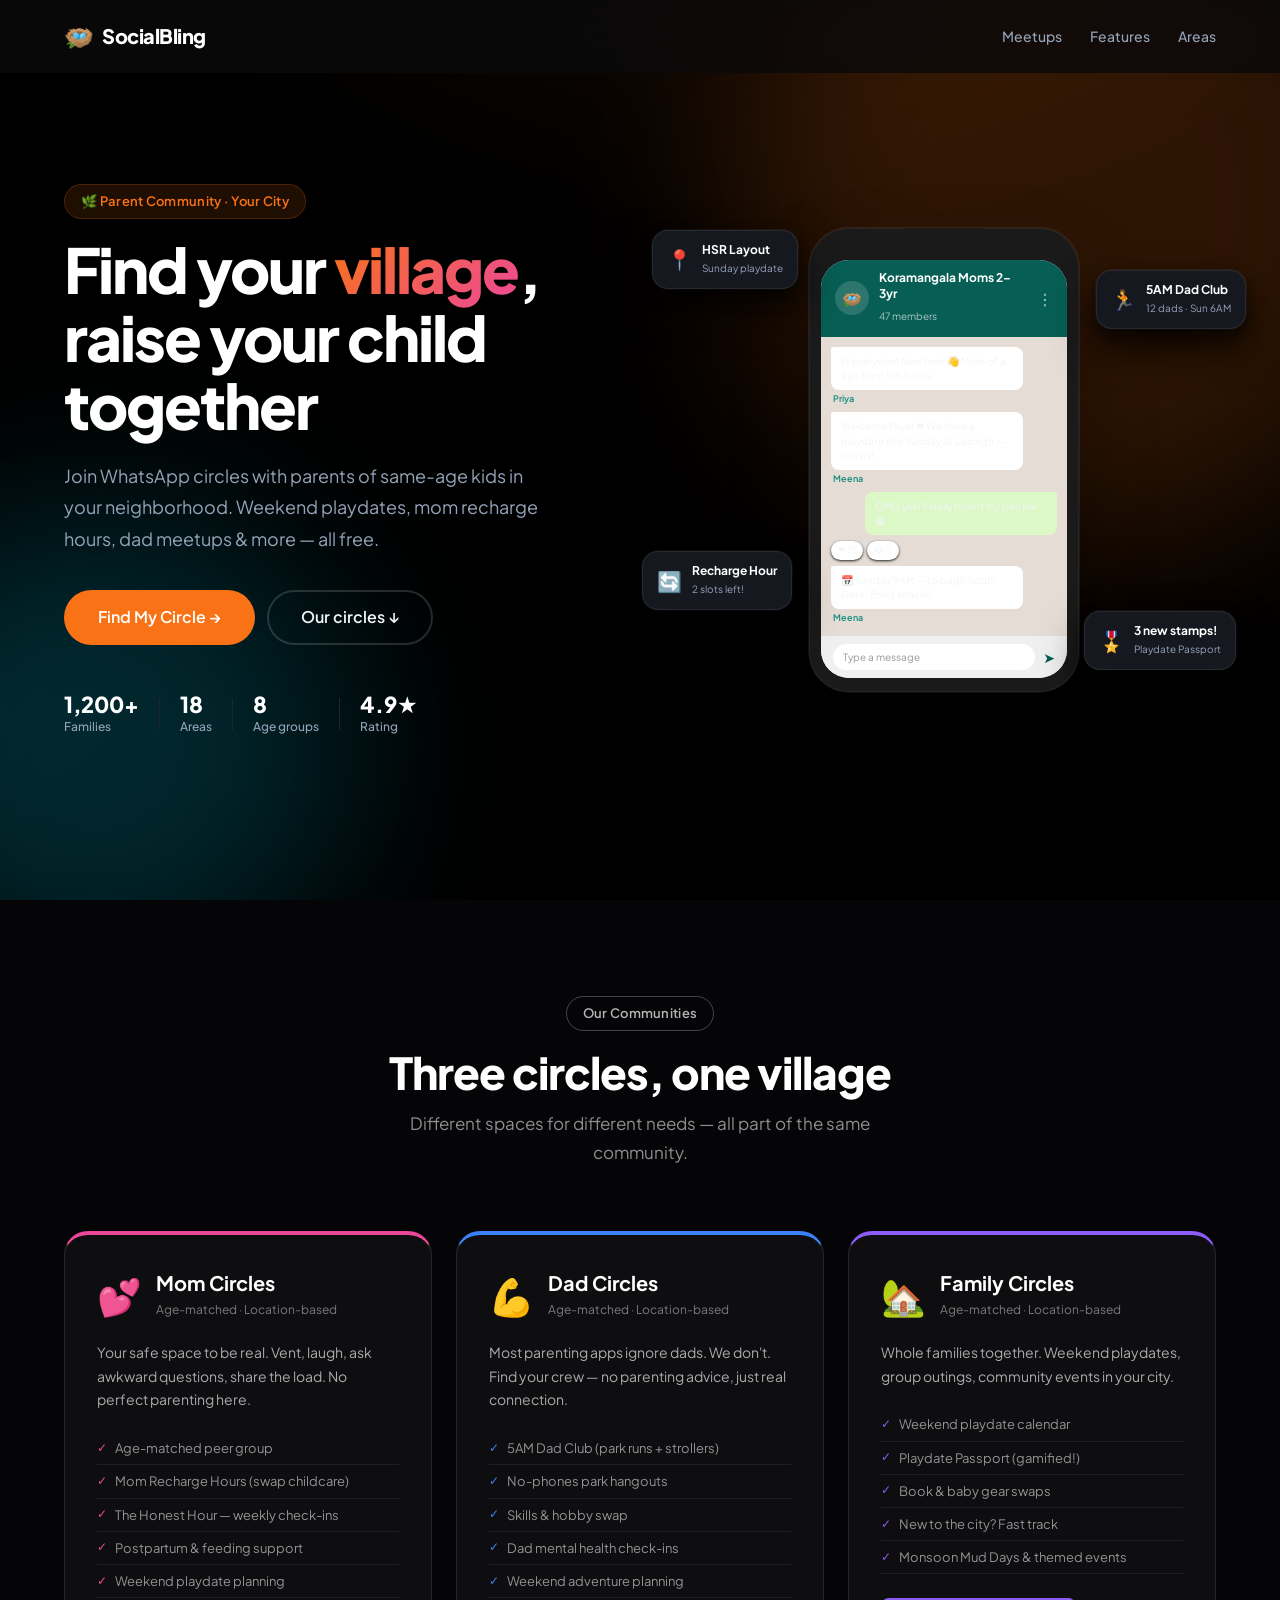
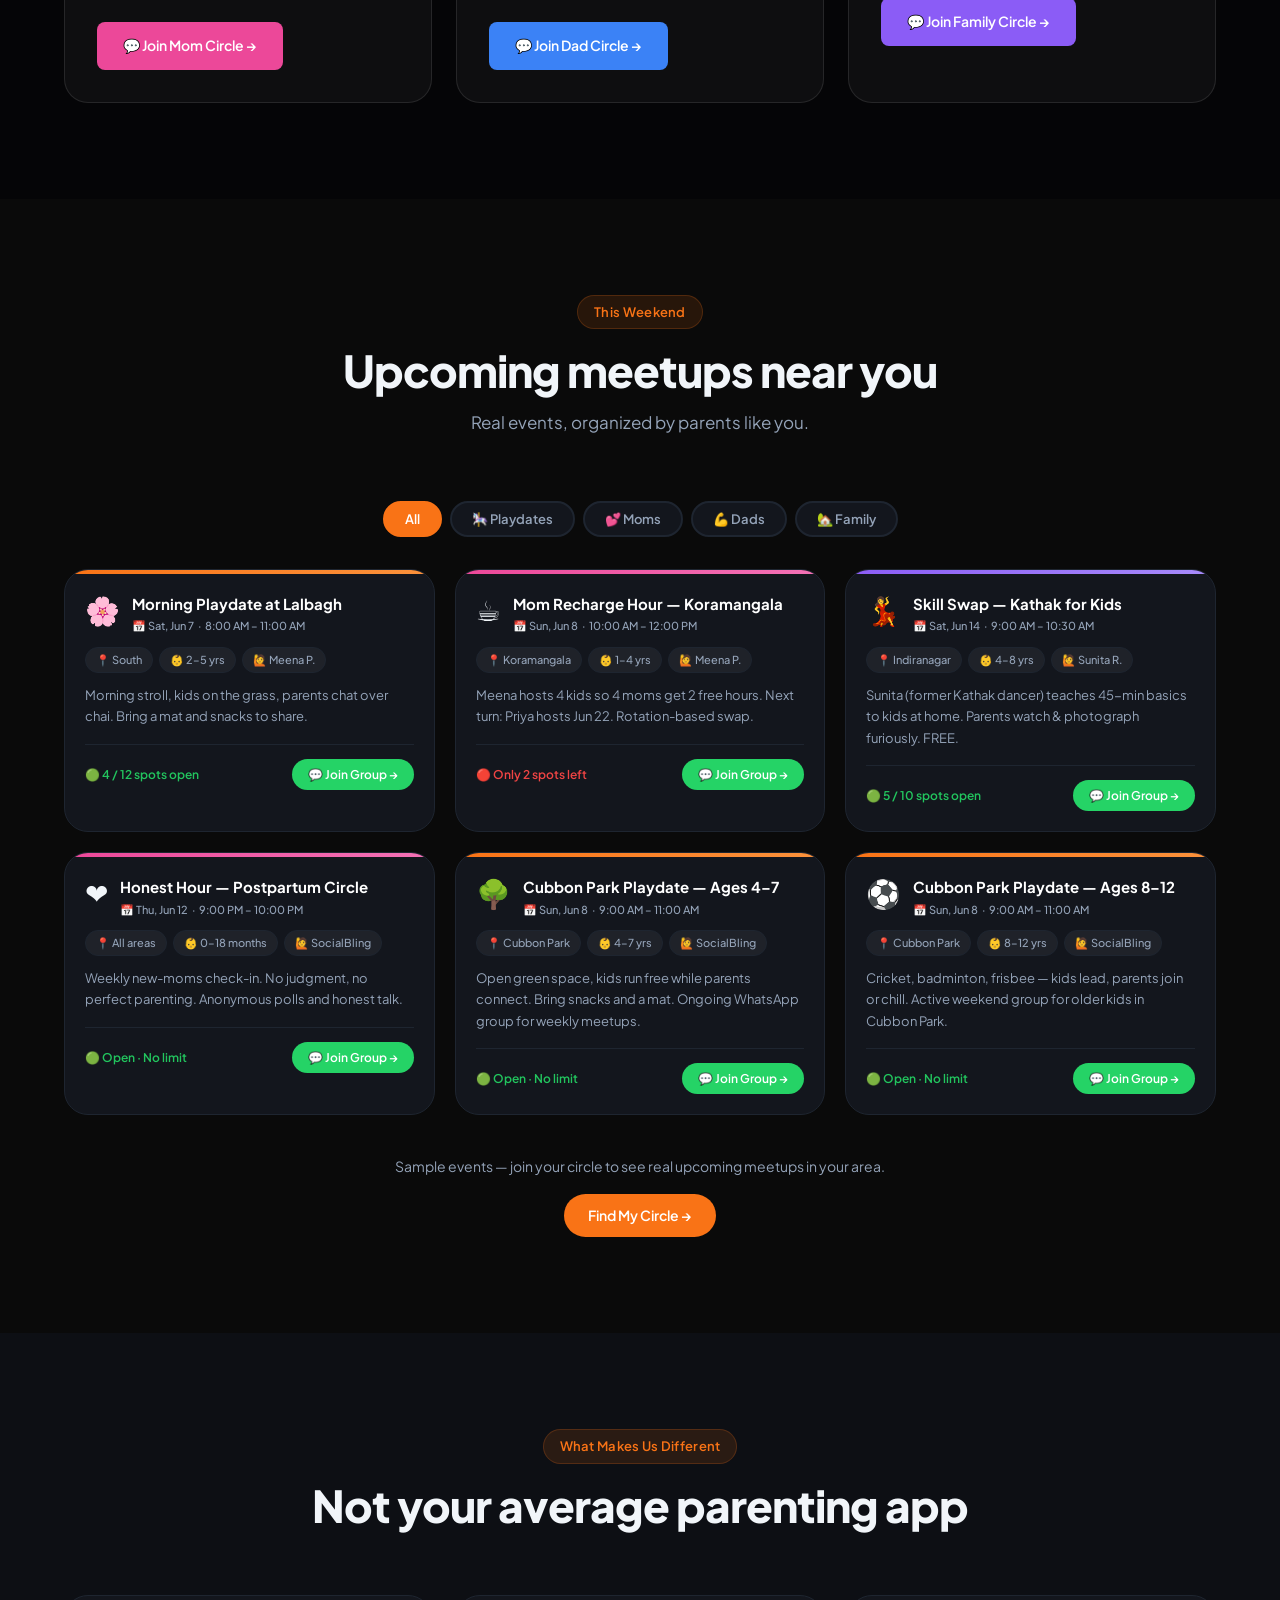
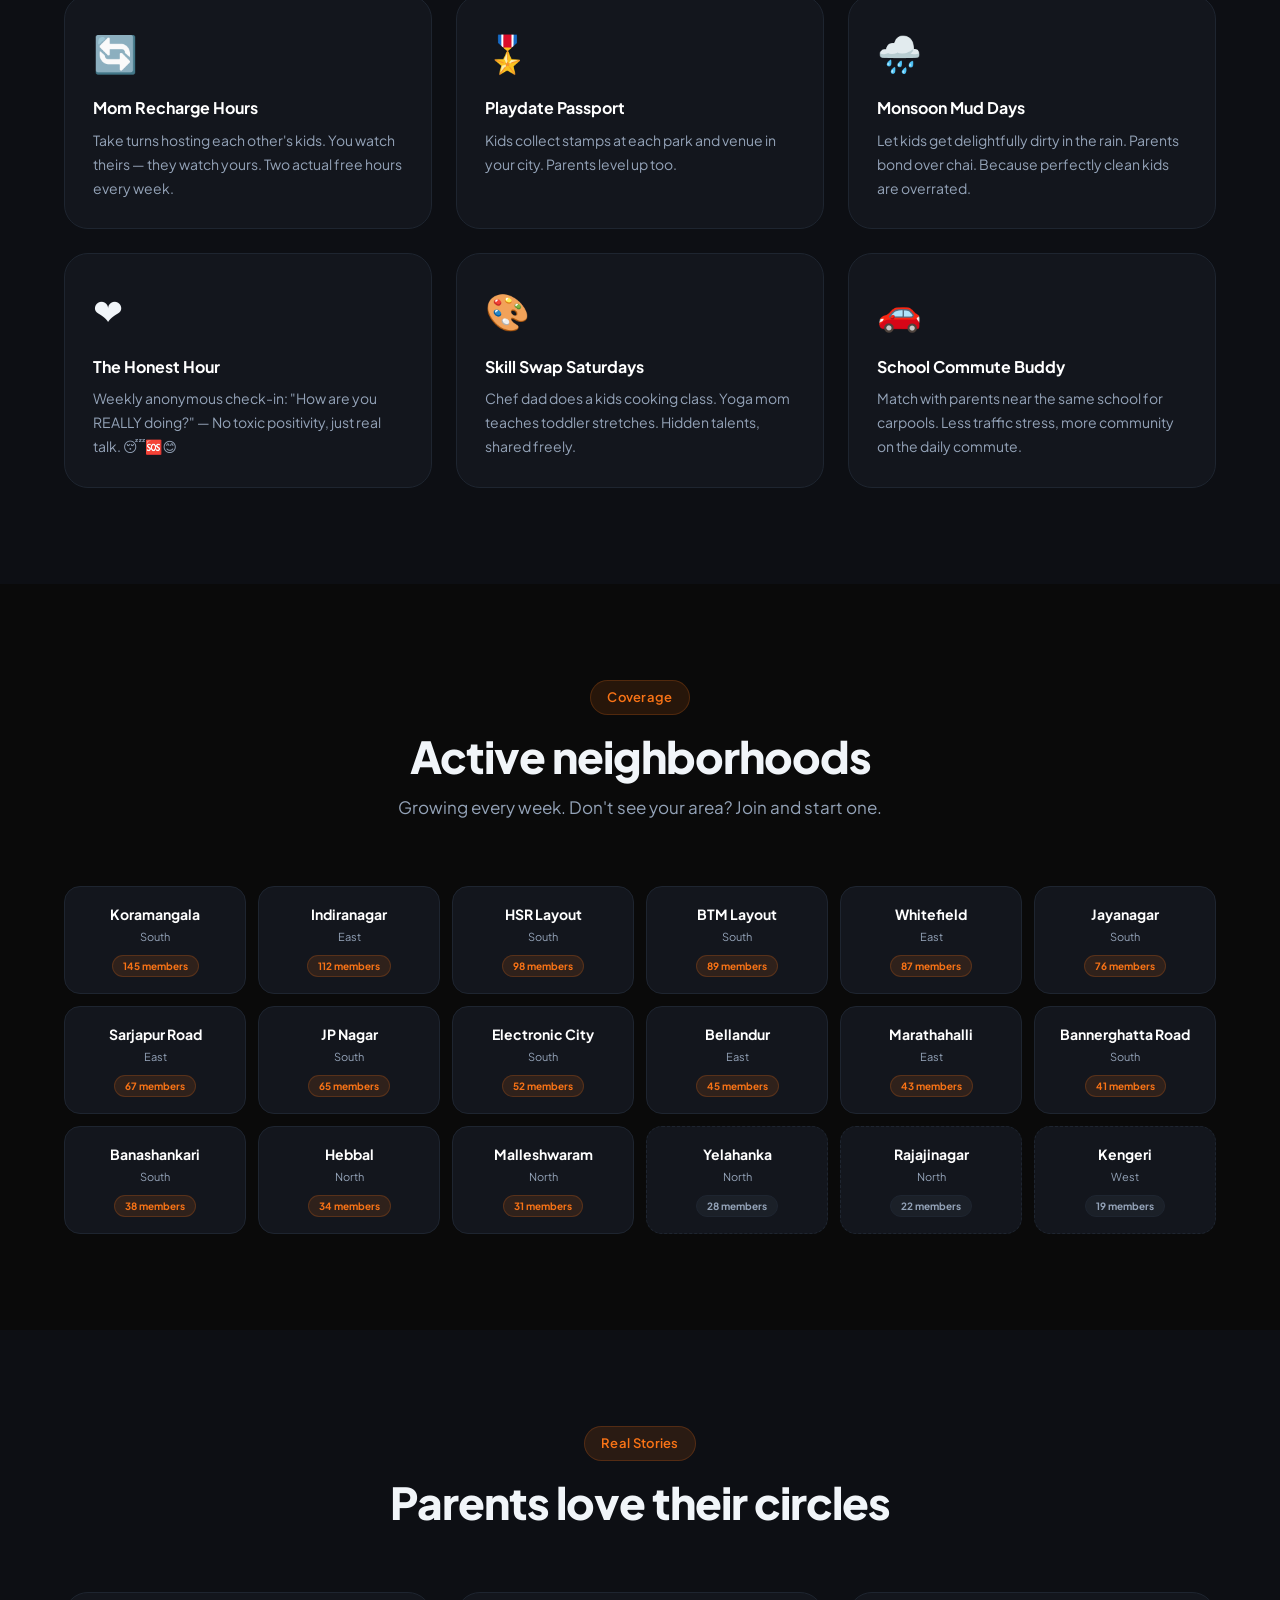
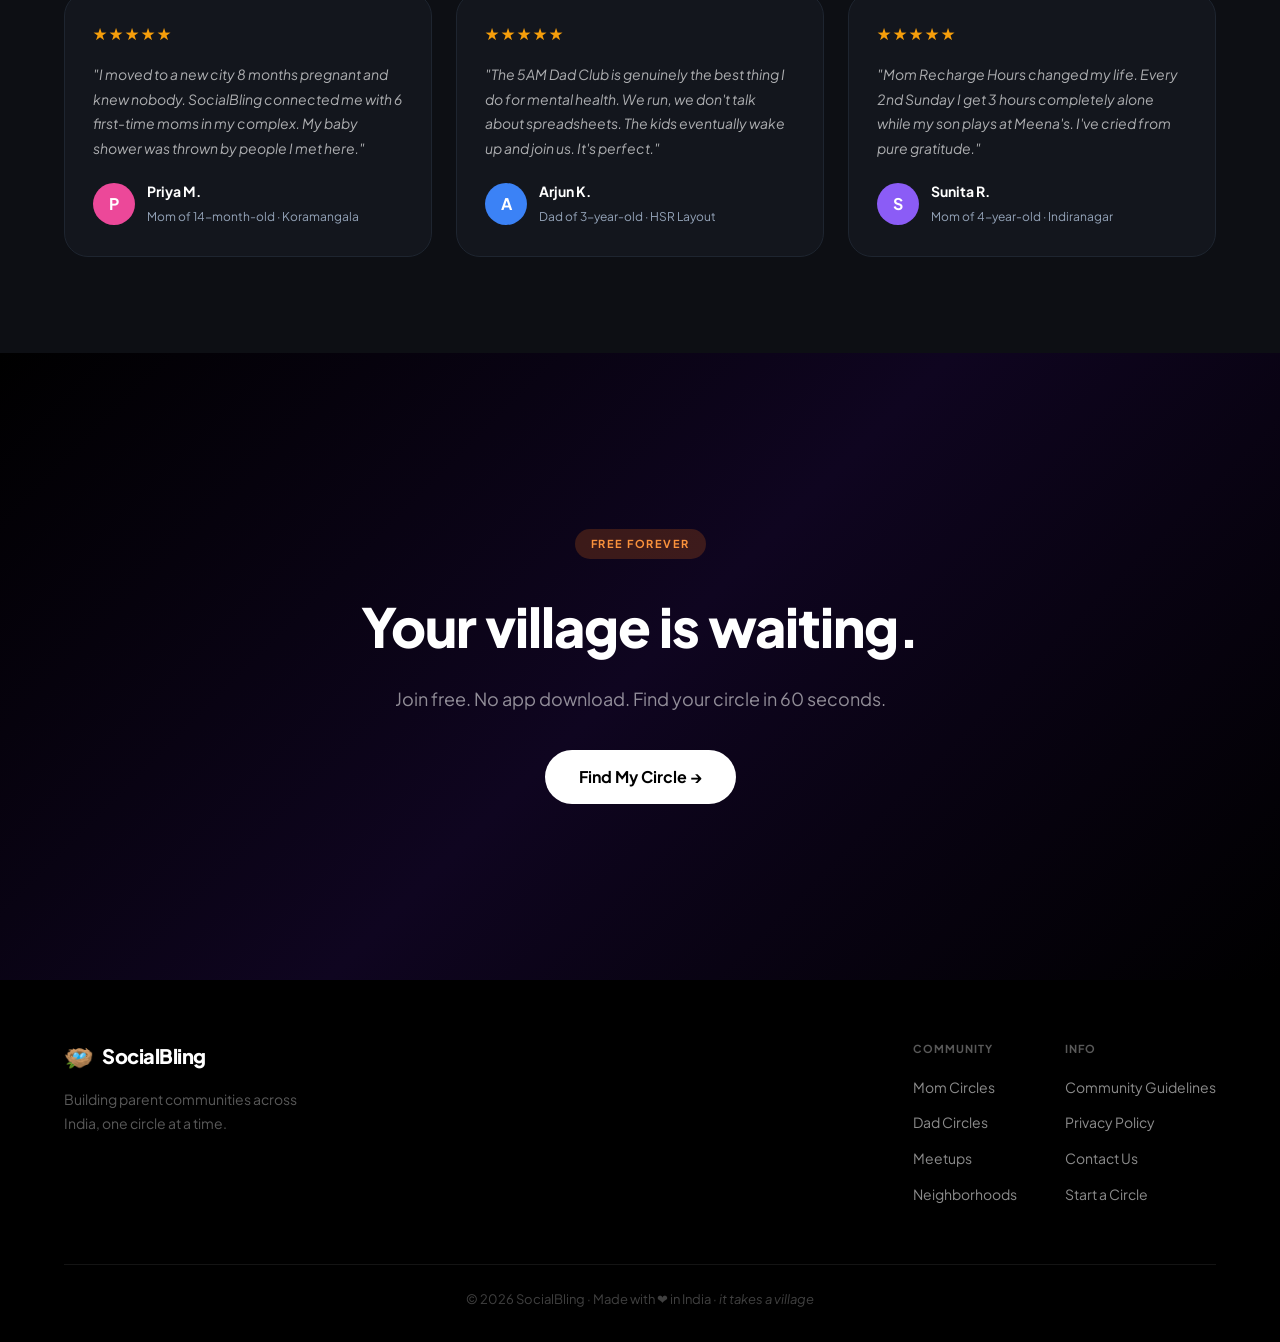
==== commit 67f964e0: "hide Join Kitty Party button from nav 🌀 Magic applied with [Wibey VS Code Extension](https://wibey.w" ====
--- a/index.html
+++ b/index.html
@@ -26,12 +26,6 @@
           <li><a href="#features">Features</a></li>
           <li><a href="#neighborhoods">Areas</a></li>
         </ul>
-        <div class="nav-actions">
-          <button class="btn btn-primary" onclick="openModal()">Join Kitty Party →</button>
-          <button class="hamburger" id="hamburger" onclick="toggleNav()" aria-label="Menu">
-            <span></span><span></span><span></span>
-          </button>
-        </div>
       </div>
     </div>
   </nav>
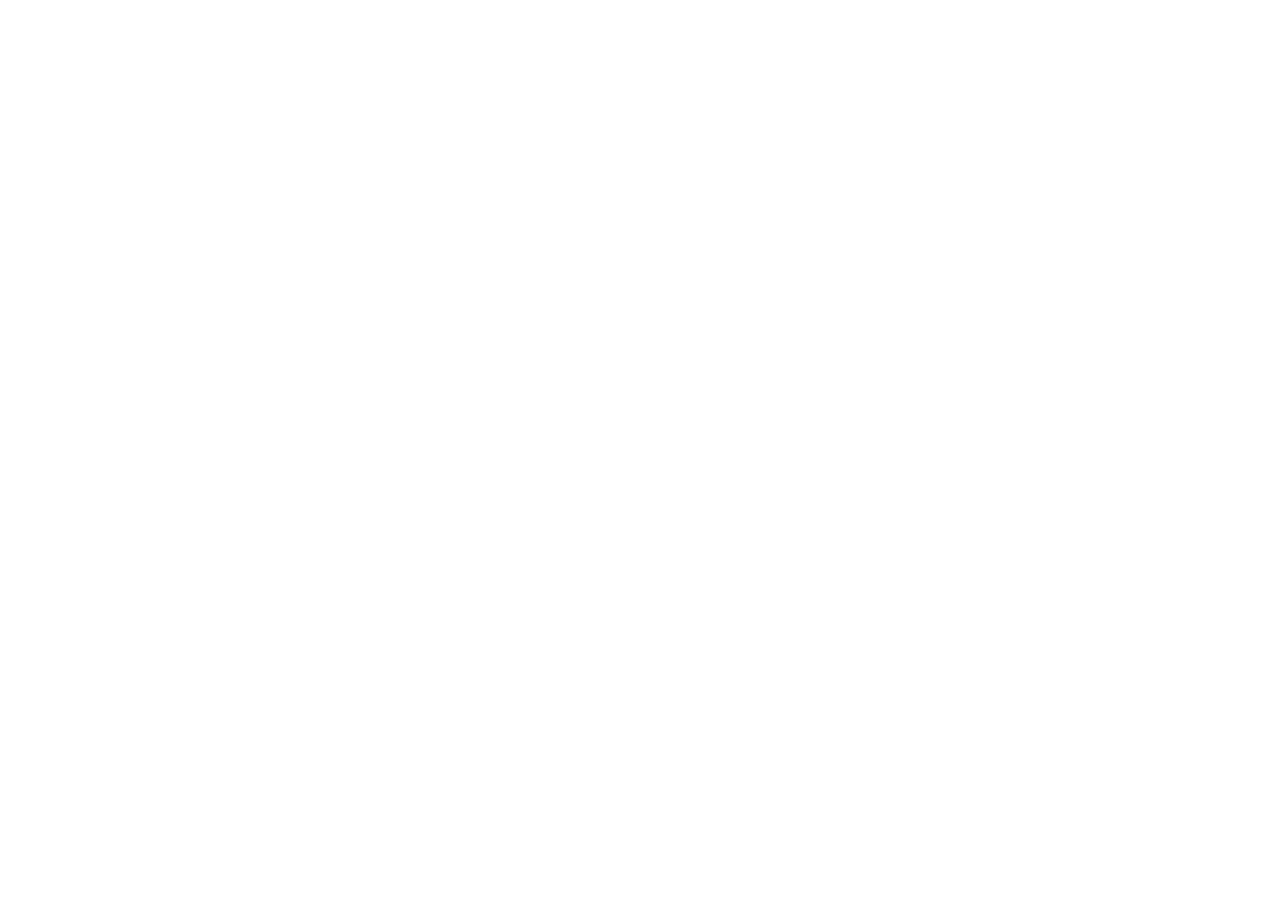
==== commit 0cb6159a: "force HTTPS redirect via JS" ====
--- a/index.html
+++ b/index.html
@@ -2,6 +2,7 @@
 <html lang="en">
 <head>
   <meta charset="UTF-8">
+  <script>if(location.protocol!=='https:'&&location.hostname!=='localhost')location.replace('https:'+window.location.href.substring(window.location.protocol.length));</script>
   <meta name="viewport" content="width=device-width, initial-scale=1.0">
   <title>SocialBling — Your Parent Village, Anywhere in India</title>
   <meta name="description" content="Join WhatsApp circles with parents of same-age kids near you. Weekend playdates, mom circles, dad groups & more — in your city.">
